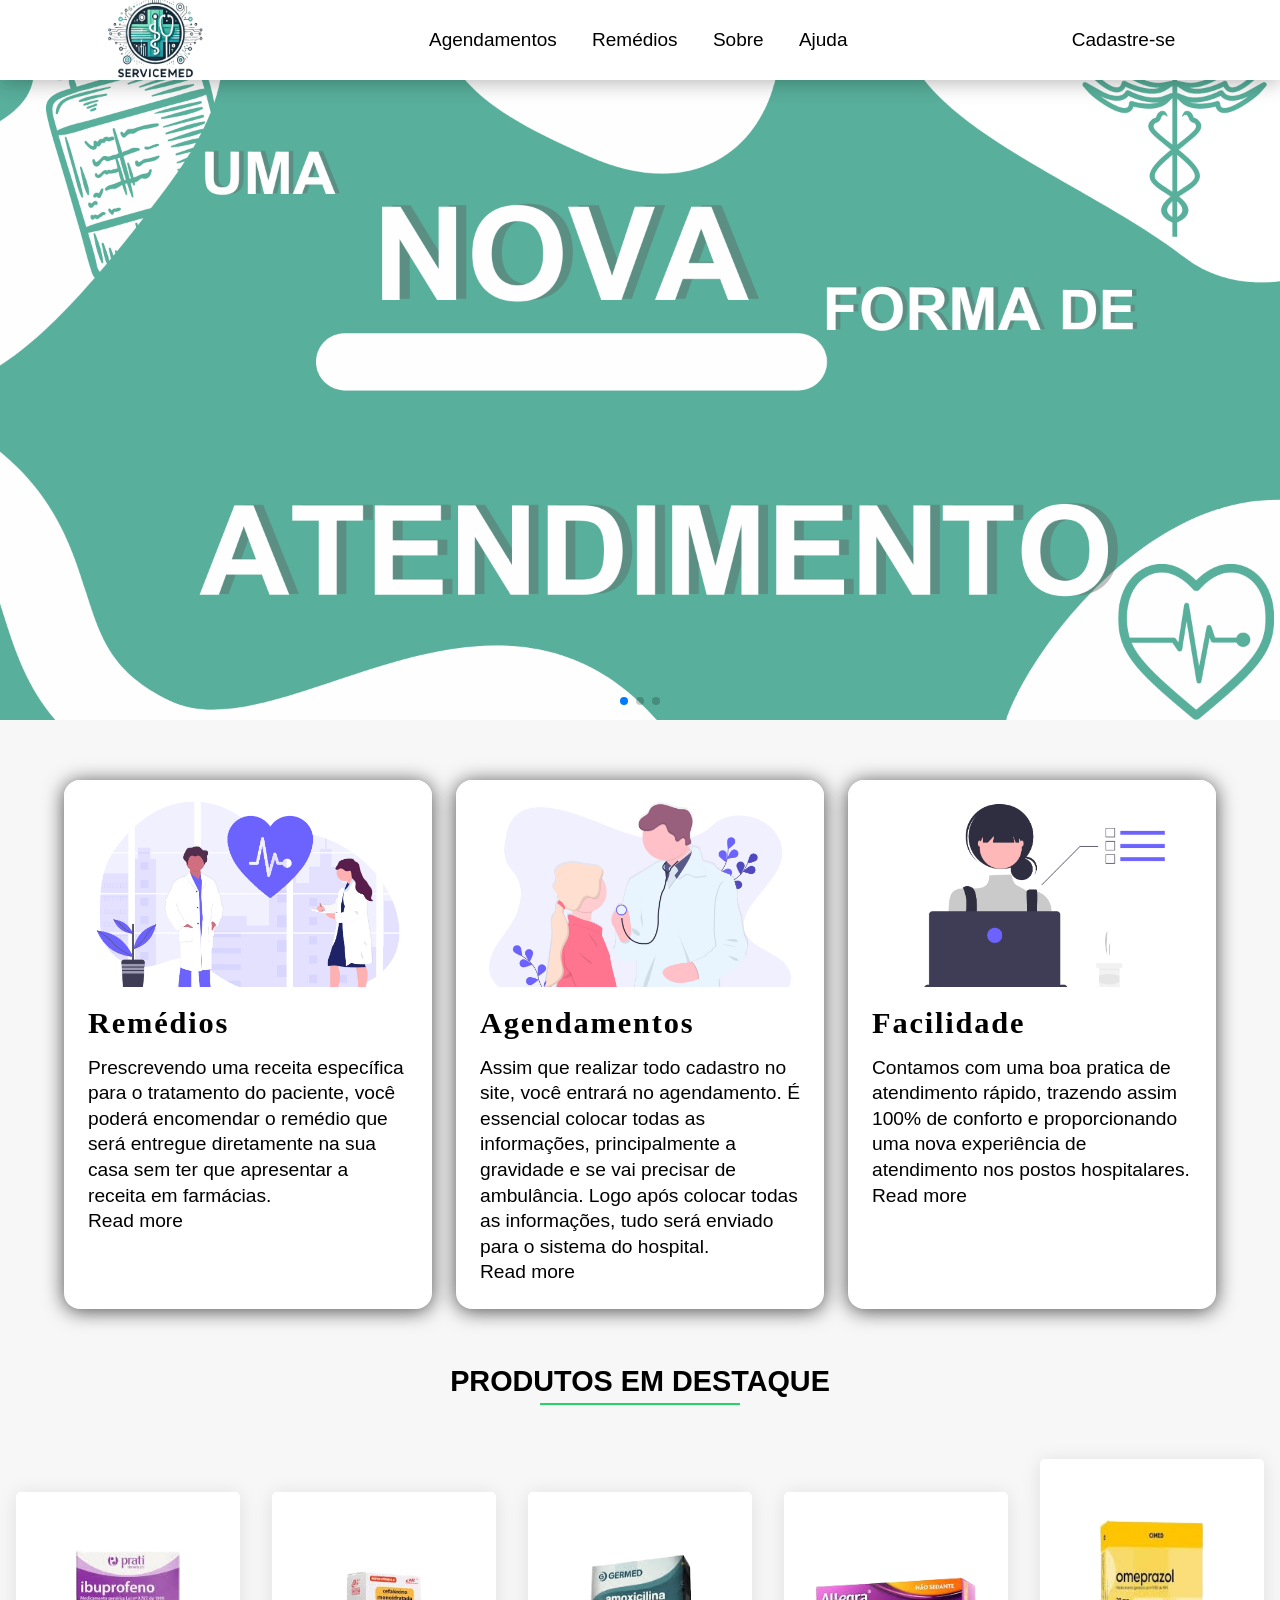
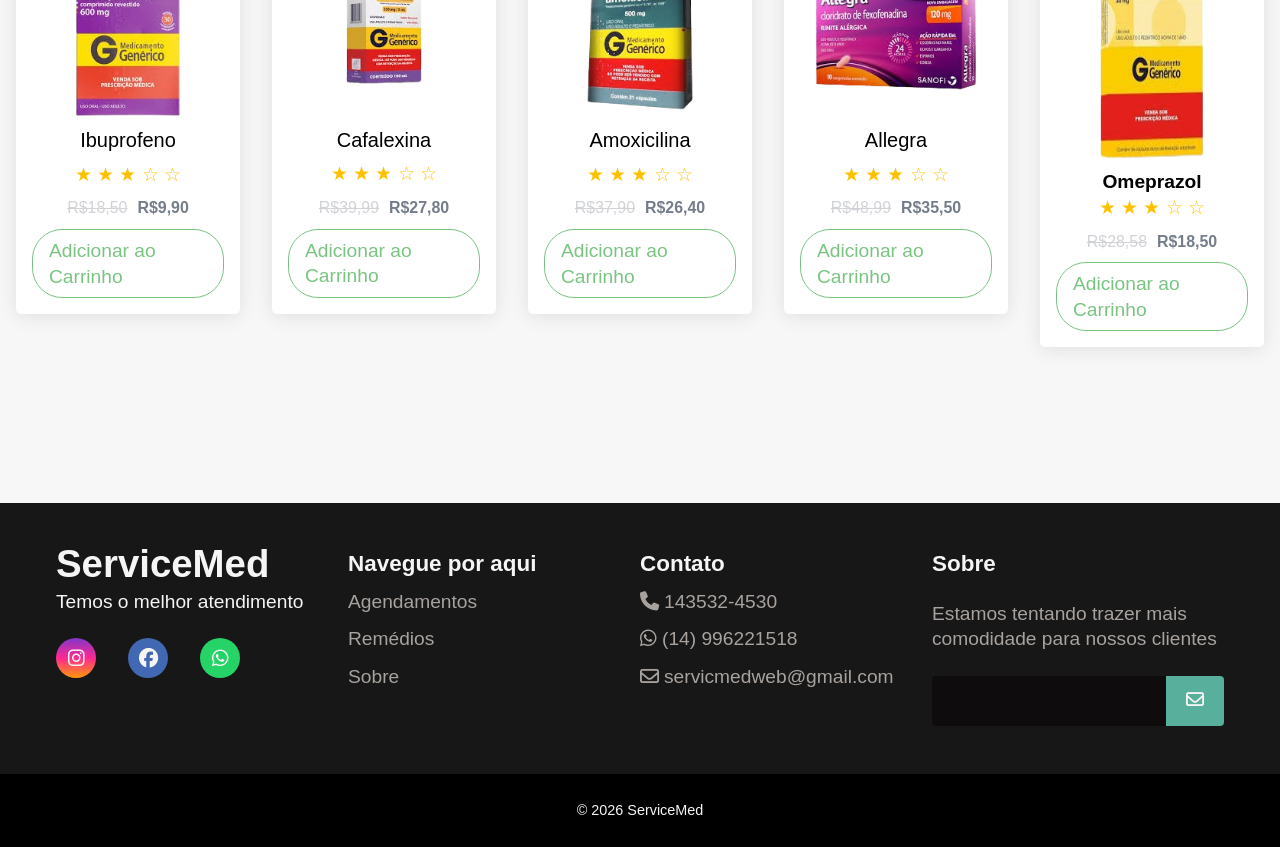
==== index.html @ d8bcc617 "atualização" ====
<!DOCTYPE html>
<html lang="en">
<head>
    <meta charset="UTF-8">
    <meta name="viewport" content="width=device-width, initial-scale=1.0">
    <link rel="stylesheet" href="https://cdnjs.cloudflare.com/ajax/libs/font-awesome/6.5.2/css/all.min.css" integrity="sha512-SnH5WK+bZxgPHs44uWIX+LLJAJ9/2PkPKZ5QiAj6Ta86w+fsb2TkcmfRyVX3pBnMFcV7oQPJkl9QevSCWr3W6A==" crossorigin="anonymous" referrerpolicy="no-referrer" />
    <link href="https://unpkg.com/aos@2.3.1/dist/aos.css" rel="stylesheet">
    <link rel="shortcut icon" href="img/logotitle-removebg-preview.ico" type="image/x-icon">
    <link rel="stylesheet" href="https://cdn.jsdelivr.net/npm/swiper@11/swiper-bundle.min.css" />
    <link rel="stylesheet" href="estilo.css">
    <title>ServicMed</title>
</head>
<body>
    <nav>
        <a href="main.html"><img src="img/novalogo.png" height="90px" width="100px" id="logo"></a>
        <ul class="links">
            <li><a href="agendamentos.html">Agendamentos</a></li>
            <li><a href="remedios.html">Remédios</a></li>
            <li><a href="#">Sobre</a></li>
            <li><a href="#ajuda">Ajuda</a></li>
        </ul>
        <a href="cadastro.php" id="bt-cadastro">Cadastre-se</a>


        <div class="mobile-menu-icon">
          <button onclick="menushow()"><img src="img/menu_icon_244496-removebg-preview.png" height="30px" width="30px" class="icon"></button>
        </div>

    </nav>
     <div class="mobile-menu">
      <ul class="links">
        <li><a href="agendamentos.html">Agendamentos</a></li>
        <li><a href="remedios.html">Remédios</a></li>
        <li><a href="#">Sobre</a></li>
        <li><a href="#">Ajuda</a></li>
    </ul>
       <a href="cadastro.php" id="bt-cadastro">Cadastre-se</a>
     </div>

     <!--carrousel-->
          <div class="swiper mySwiper">
            <div class="swiper-wrapper">
              <div class="swiper-slide"><img src="img/img1.png" alt=""></div>
              <div class="swiper-slide"><img src="img/img2.png" alt=""></div>
              <div class="swiper-slide"><img src="img/img3.png" alt=""></div>
            </div>
            <div class="swiper-pagination"></div>
          </div>
        
          <!--Script carrousel-->
          <script src="https://cdn.jsdelivr.net/npm/swiper@11/swiper-bundle.min.js"></script>

          <script>
            var swiper = new Swiper(".mySwiper", {
              pagination: {
                el: ".swiper-pagination",
              },
              delay:3000,
              autoplay: true,
              loop: true,
            });
          </script>
        <!--carrousel-->

        <!--Cards-->
<div data-aos="fade-up">
<section class="articles">
  <article>
    <div class="article-wrapper">
      <figure>
        <img src="img/imgcadastro.png" alt="" />
      </figure>
      <div class="article-body">
        <h2>Remédios</h2>
        <p>
          Prescrevendo uma receita específica para o tratamento do paciente, você poderá encomendar o remédio que será entregue diretamente na sua casa sem ter que apresentar a receita em farmácias.        </p>
        <a href="#" class="read-more">
          Read more <span class="sr-only">about this is some title</span>
          <svg xmlns="http://www.w3.org/2000/svg" class="icon" viewBox="0 0 20 20" fill="currentColor">
            <path fill-rule="evenodd" d="M12.293 5.293a1 1 0 011.414 0l4 4a1 1 0 010 1.414l-4 4a1 1 0 01-1.414-1.414L14.586 11H3a1 1 0 110-2h11.586l-2.293-2.293a1 1 0 010-1.414z" clip-rule="evenodd" />
          </svg>
        </a>
      </div>
    </div>
  </article>
  <article>

    <div class="article-wrapper">
      <figure>
        <img src="img/imgagendamento.png" alt="" />
      </figure>
      <div class="article-body">
        <h2>Agendamentos</h2>
        <p>
          Assim que realizar todo cadastro no site, você entrará no agendamento. É essencial colocar todas as informações, principalmente a gravidade e se vai precisar de ambulância. Logo após colocar todas as informações, tudo será enviado para o sistema do hospital.
        </p>
        <a href="#" class="read-more">
          Read more <span class="sr-only">about this is some title</span>
          <svg xmlns="http://www.w3.org/2000/svg" class="icon" viewBox="0 0 20 20" fill="currentColor">
            <path fill-rule="evenodd" d="M12.293 5.293a1 1 0 011.414 0l4 4a1 1 0 010 1.414l-4 4a1 1 0 01-1.414-1.414L14.586 11H3a1 1 0 110-2h11.586l-2.293-2.293a1 1 0 010-1.414z" clip-rule="evenodd" />
          </svg>
        </a>
      </div>
    </div>
  </article>
  <article>

    <div class="article-wrapper">
      <figure>
        <img src="img/undraw_Dev_focus_re_6iwt.png" alt="" />
      </figure>
      <div class="article-body">
        <h2>Facilidade</h2>
        <p>
          Contamos com uma boa pratica de atendimento rápido, trazendo assim 100% de conforto e proporcionando uma nova experiência de atendimento nos postos hospitalares.   
        </p>
        <a href="#" class="read-more">
          Read more <span class="sr-only">about this is some title</span>
          <svg xmlns="http://www.w3.org/2000/svg" class="icon" viewBox="0 0 20 20" fill="currentColor">
            <path fill-rule="evenodd" d="M12.293 5.293a1 1 0 011.414 0l4 4a1 1 0 010 1.414l-4 4a1 1 0 01-1.414-1.414L14.586 11H3a1 1 0 110-2h11.586l-2.293-2.293a1 1 0 010-1.414z" clip-rule="evenodd" />
          </svg>
        </a>
      </div>
    </div>
  </article>
</section>
</div>
<!--Cards-->
<!--Vlibras-->
      <div vw class="enabled">
        <div vw-access-button class="active"></div>
        <div vw-plugin-wrapper>
            <div class="vw-plugin-top-wrapper"></div>
        </div>
      </div>
      <script src="https://vlibras.gov.br/app/vlibras-plugin.js"></script>
      <script>
        new window.VLibras.Widget('https://vlibras.gov.br/app');
      </script>

      <script>
        document.addEventListener('DOMContentLoaded', function () {
            const darkModeToggle = document.getElementById('darkModeToggle');
            darkModeToggle.addEventListener('click', function () {
                document.body.classList.toggle('dark-mode');
            });
        });
      </script>
<!--Vlibras-->
 <section style="margin-top: 60px;">

  <!-- CardsRemédios -->

            <h1 id="tt"><b>PRODUTOS </b><b> EM DESTAQUE</b></h1>
            <div class="slider">
            <div class="card">
                <div class="like"></div>
                    <img class="product" src="img/ibuprofeno.png" alt="">
                    <h4 class="title-product">Ibuprofeno</h4>
                      <div class="rating">
                      &#9733
                      &#9733
                      &#9733
                      &#9734
                      &#9734
                     </div>
                    <div class="price">
                      <h5>R$18,50</h5>
                      <h5>R$9,90</h5>
                    </div>
                    <a href="#">Adicionar ao Carrinho</a>
            </div>


            <div class="card">
              <div class="like"></div>
                  <img class="product" src="img/cafalexina.png" alt="">
                  <h4 class="title-product">Cafalexina</h4>
                  <div class="rating">
                    &#9733
                    &#9733
                    &#9733
                    &#9734
                    &#9734
                   </div>
                  <div class="price">
                    <h5>R$39,99</h5>
                    <h5>R$27,80</h5>
                  </div>
                  <a href="#">Adicionar ao Carrinho</a>
          </div>

          <div class="card">
            <div class="like"></div>
                <img class="product" src="img/amoxicilina.png" alt="">
                <h4 class="title-product">Amoxicilina</h4>
                <div class="rating">
                  &#9733
                  &#9733
                  &#9733
                  &#9734
                  &#9734
                 </div>
                <div class="price">
                  <h5>R$37,90</h5>
                  <h5>R$26,40</h5>
                </div>
                <a href="#">Adicionar ao Carrinho</a>
        </div>

        <div class="card">
          <div class="like"></div>
              <img class="product" src="img/allegra.png" alt="">
              <h4 class="title-product">Allegra</h4>
              <div class="rating">
                &#9733
                &#9733
                &#9733
                &#9734
                &#9734
               </div>
              <div class="price">
                <h5>R$48,99</h5>
                <h5>R$35,50</h5>
              </div>
              <a href="#">Adicionar ao Carrinho</a>
      </div>

      <div class="card">
        <div class="like"></div>
            <img class="product" src="img/omeprazol.png" alt="" height="255">
            <h4>Omeprazol</h4>
            <div class="rating">
              &#9733
              &#9733
              &#9733
              &#9734
              &#9734
             </div>
            <div class="price">
              <h5>R$28,58</h5>
              <h5>R$18,50</h5>
            </div>
            <a href="#">Adicionar ao Carrinho</a>
    </div>
          </div>
          <!-- CardsRemédios -->
 </section>

  <!--Rodapé-->
  <main style="margin-top: 200px;">
    <footer id="ajuda">
       <div id="footer_content">
         <div id="footer_contacts">
            <h1>ServiceMed</h1>
            <p>Temos o melhor atendimento</p>

            <div id="footer_social_media">
                <a href="#" class="footer-link" id="instagram">
                  <i class="fa-brands fa-instagram"></i>
                </a>

                <a href="#" class="footer-link" id="facebook">
                  <i class="fa-brands fa-facebook"></i>
                </a>

                <a href="#" class="footer-link" id="whatsapp">
                  <i class="fa-brands fa-whatsapp"></i>
                </a>
            </div>
         </div>
          
         <ul class="footer-list">
             <li>
              <h3>Navegue por aqui</h3>
             </li>
             <li>
               <a href="#" class="footer-link">Agendamentos</a>
             </li>
             <li>
              <a href="#" class="footer-link">Remédios</a>
            </li>
            <li>
              <a href="#" class="footer-link">Sobre</a>
            </li>
         </ul>

         <ul class="footer-list">
           <li>
            <h3>Contato</h3>
           </li>
          <li>
            <a href="#" class="footer-link"><i class="fa-solid fa-phone" id="fontw"></i></i>143532-4530</a>
          </li>
          <li>
            <a href="#" class="footer-link"><i class="fa-brands fa-whatsapp" id="fontw"></i>(14) 996221518</a>
          </li>
          <li>
            <a href="#" class="footer-link"><i class="fa-regular fa-envelope" id="fontw"></i>servicmedweb@gmail.com</a>
          </li>

         </ul>
         <div id="footer_subscribe">
              <h3>Sobre</h3>

              <p>
                 Estamos tentando trazer mais comodidade para nossos clientes
              </p>

              <div id="input_group">
                  <input type="email" id="email">
                  <button>
                    <i class="fa-regular fa-envelope"></i>
                  </button>
              </div>
         </div>
       </div>

       <div id="footer_copyright">
        &#169
        2026 ServiceMed
       </div>
    </footer>
    </main>
    
    <script src="https://unpkg.com/aos@2.3.1/dist/aos.js"></script>
    <script>
      AOS.init();
    </script>
    <script src="js/script.js"></script>
</body>
</html>
---- estilo.css ----
*{
    box-sizing: border-box;
    margin: 0;
    padding: 0;
    font-family: Arial, Helvetica, sans-serif;
}
body{
  background-color: #f7f7f8;
}

nav{
    display: flex;
    justify-content: space-around;
    position: fixed;
    width: 100%;
    top: 0;
    align-items: center;
    box-shadow: 0px 2px 20px rgba(0, 0, 0, 0.3);
    height: 80px;
    font-size: 19px;
    z-index: 100;
    background-color: white;
}
#logo{
  position: relative;
  bottom: 1px;
}
nav a:hover{
  color: #7ac482;
}
.mobile-menu-icon{
  display: none;
}
.mobile-menu{
  display: none;
}
@media screen and (max-width: 730px)  {
  nav{
    padding: 1.5rem 4rem;
  }
  .links{
    display: none;
  }
  #bt-cadastro{
    display: none;
  }
  .mobile-menu-icon{
    display: block;
  }
  .mobile-menu-icon button{
    background: none;
    border: none;
    cursor: pointer;
  }
  .mobile-menu ul{
    display: flex;
    flex-direction: column;
    text-align: center;
    padding-bottom: 1rem;
  }
  .mobile-menu .links{
    display: block;
    padding-top: 4rem;
  }
  .mobile-menu #bt-cadastro{
    display: block;
    padding: 1rem 2rem;
  }
  .mobile-menu #bt-cadastro button{
    width: 100%;
  }
  .open{
    display: block;
  }
  .mobile-menu a{
    margin: initial;
    text-decoration: none;
    z-index: 1;
    color: black;
  }
  .mobile-menu{
    background-color: rgb(255, 255, 255);
  }
  
}

nav ul li{
    list-style: none;
    display: inline-block;
    padding: 15px;
}
nav a{
    text-decoration: none;
    color: black;
}
/*Carrosel*/
.swiper {
  width: 100%;
  height: 100%;
}

.swiper-slide {
  text-align: center;
  font-size: 18px;
  background: #fff;
  display: flex;
  justify-content: center;
  align-items: center;
}

.swiper-slide img {
  display: block;
  width: 100%;
  height: 100%;
  object-fit: cover;
}
/*Card */
section{
  position: relative;
  top: 60px;
}
article {
    --img-scale: 1.001;
    --title-color: black;
    --link-icon-translate: -20px;
    --link-icon-opacity: 0;
    position: relative;
    border-radius: 16px;
    box-shadow: none;
    background: #fff;
    transform-origin: center;
    transition: all 0.4s ease-in-out;
    overflow: hidden;
    box-shadow: 0 2px 20px rgba(0, 0, 0, 0.7);
  }
  
  article a::after {
    position: absolute;
    inset-block: 0;
    inset-inline: 0;
    cursor: pointer;
    content: "";
  }
  
  article h2 {
    margin: 0 0 18px 0;
    font-family: "Bebas Neue", cursive;
    font-size: 1.9rem;
    letter-spacing: 0.06em;
    color: var(--title-color);
    transition: color 0.3s ease-out;
  }
  
  figure {
    margin: 0;
    padding: 0;
    aspect-ratio: 16 / 9;
    overflow: hidden;
  }
  
  article img {
    max-width: 100%;
    transform-origin: center;
    transform: scale(var(--img-scale));
    transition: transform 0.4s ease-in-out;
  }
  
  .article-body {
    padding: 24px;
  }
  
  article a {
    display: inline-flex;
    align-items: center;
    text-decoration: none;
    color: black;
  }
  
  article a:focus {
    outline: 1px dotted #28666e;
  }
  
  article a .icon {
    min-width: 24px;
    width: 24px;
    height: 24px;
    margin-left: 5px;
    transform: translateX(var(--link-icon-translate));
    opacity: var(--link-icon-opacity);
    transition: all 0.3s;
  }
  
  article:has(:hover, :focus) {
    --img-scale: 1.1;
    --title-color: #2c6222;
    --link-icon-translate: 0;
    --link-icon-opacity: 1;
    box-shadow: rgba(0, 0, 0, 0.16) 0px 10px 36px 0px, rgba(0, 0, 0, 0.06) 0px 0px 0px 1px;
  }
  
  
  *,
  *::before,
  *::after {
    box-sizing: border-box;
  }
  
  body {
    margin: 0;
    font-family: "Figtree", sans-serif;
    font-size: 1.2rem;
    line-height: 1.6rem;
    min-height: 100vh;
  }
  
  .articles {
    display: grid;
    max-width: 1200px;
    margin-inline: auto;
    padding-inline: 24px;
    grid-template-columns: repeat(auto-fill, minmax(320px, 1fr));
    gap: 24px;
  }
  
  @media screen and (max-width: 960px) {
    article {
      container: card/inline-size;
    }
    .article-body p {
      display: none;
    }
  }
  
  @container card (min-width: 380px) {
    .article-wrapper {
      display: grid;
      grid-template-columns: 100px 1fr;
      gap: 16px;
    }
    .article-body {
      padding-left: 0;
    }
    figure {
      width: 100%;
      height: 100%;
      overflow: hidden;
    }
    figure img {
      height: 100%;
      aspect-ratio: 1;
      object-fit: cover;
    }
  }
  
  .sr-only:not(:focus):not(:active) {
    clip: rect(0 0 0 0); 
    clip-path: inset(50%);
    height: 1px;
    overflow: hidden;
    position: absolute;
    white-space: nowrap; 
    width: 1px;
  }

/*Rodapé*/
:root{
  --color-neutral-0: #0e0c0c;
  --color-neutral-10: #171717;
  --color-neutral-30: #a8a29e;
  --color-neutral-40: #f5f5f5;

}
footer{
  width: 100%;
  color: var(--color-neutral-40);
}
.footer-link{
  text-decoration: none;
}
#footer_content{
  background-color: var(--color-neutral-10);
  display: grid;
  grid-template-columns: repeat(4, 1fr);
  padding: 3rem 3.5rem;
}
#footer_contacts img{
  height: 150px;
  width: 260px;
}
#footer_contacts h1{
  margin-bottom: 0.75rem;
}
#footer_social_media{
  display: flex;
  gap: 2rem;
  margin-top: 1.5rem;
}
#footer_social_media .footer-link{
  height: 2.5rem;
  width: 2.5rem;
  display: flex;
  align-items: center;
  justify-content: center;
  color: var(--color-neutral-40);
  border-radius: 50%;
  transition: all 0.4s;
}
#footer_social_media .footer-link i{
  font-size: 1.25;
}
#footer_social_media .footer-link:hover{
  opacity: 0.8;
}
#instagram{
  background: linear-gradient(#7f37c9, #ff2992, #ff9807);
}
#facebook{
  background: #4267b3;
}
#whatsapp{
  background: #25d366;
}
.footer-list{
  display: flex;
  flex-direction: column;
  gap: 0.75rem;
  list-style: none;
}
.footer-list .footer-link{
  color: var(--color-neutral-30);
}
.footer-list .footer-link:hover{
  color: #58af9b;
}
#footer_subscribe{
  display: flex;
  flex-direction: column;
  gap: 1.5rem;
}
#footer_subscribe p{
  color: var(--color-neutral-30);
}
#input_group{
  display: flex;
  align-items: center;
  background-color: var(--color-neutral-0);
  border-radius: 4px;
}
#input_group input{
  all: unset;
  padding: 0.75rem;
  width: 100%;
}
#input_group button{
  background-color: #58af9b;
  border: none;
  color: var(--color-neutral-40);
  padding: 0px 1.25rem;
  font-size: 1.125rem;
  height: 100%;
  border-radius: 0px 4px 4px 0px;
  cursor: pointer;
  transition: all 0.4s;
}
#input_group button:hover{
  opacity: 0.8;
}
#footer_copyright{
  display: flex;
  justify-content: center;
  background-color: black;
  font-size: 0.9rem;
  padding: 1.5rem;
}

@media screen and (max-width: 768){
  #footer_content{
    grid-template-columns: repeat(2, 1fr);
    gap: 2rem;
  }
}
@media screen and (max-width: 426){
  #footer_content{
    grid-template-columns: repeat(1, 1fr);
    padding: 3rem 2rem;
  }
}
#fontw{
  margin-right: 5px;
}
/*cadastro*/
.container {
  display: flex;
  justify-content: center;
  align-items: center;
  height: 100vh;
  background-color: #b2e9f7;
}
.content {
  background-color: #fff;
  border-radius: 15px;
  width: 960px;
  height: 50%;
  justify-content: space-between;
  align-items: center;
  position: relative;
}
.content::before {
  content: "";
  position: absolute;
  background-color: #58af9b;
  width: 40%;
  height: 100%;
  border-top-left-radius: 15px;
  border-bottom-left-radius: 15px;
  left: 0;
}
.title {
  font-size: 28px;
  font-weight: bold;
  text-transform: capitalize;
}
.title-primary {
  color: #fff;
}
.title-second {
  color: #58af9b;
}
.description {
  font-size: 14px;
  font-weight: 300;
  line-height: 30px;
}
.description-primary {
  color: #fff;
}
.description-second {
  color: #7f8c8d;
}
.btn {
  border-radius: 15px;
  text-transform: uppercase;
  color: #fff;
  font-size: 10px;
  padding: 10px 50px;
  cursor: pointer;
  font-weight: bold;
  width: 175px;
  align-self: center;
  border: none;
  margin-top: 1rem;
}
.btn-primary {
  background-color: transparent;
  border: 1px solid #fff;
  transition: background-color .5s;
}
.btn-primary:hover {
  background-color: #fff;
  color: #58af9b;
}
.btn-second {
  background-color: #58af9b;
  border: 1px solid #58af9b;
  transition: background-color .5s;
}
.btn-second:hover {
  background-color: #fff;
  border: 1px solid #58af9b;
  color: #58af9b;
}
.first-content {
  display: flex;
}
.first-content .second-column {
  z-index: 11;
}
.first-column {
  text-align: center;
  width: 40%;
  z-index: 10;
}
.second-column {
  width: 60%;
  display: flex;
  flex-direction: column;
  align-items: center;
}
.social-media {
  margin: 1rem 0;
}
.link-social-media:not(:first-child){
  margin-left: 10px;
}
.link-social-media .item-social-media {
  transition: background-color .5s;
}
.link-social-media:hover .item-social-media{
  background-color: #58af9b;
  color: #fff;
  border-color: #58af9b;
}
.list-social-media {
  display: flex;
  list-style-type: none;
}
.item-social-media {
  border: 1px solid #bdc3c7;
  border-radius: 50%;
  width: 35px;
  height: 35px;
  line-height: 35px;
  text-align: center;
  color: #95a5a6;
}
.form {
  display: flex;
  flex-direction: column;
  width: 55%;
}
#i_show_senha{
  height: 10px;
  width: 27px;
}
.form input {
  height: 45px;
  width: 100%;
  border: none;
  background-color: #ecf0f1;
}
input:-webkit-autofill 
{    
  -webkit-box-shadow: 0 0 0px 1000px #ecf0f1 inset !important;
  -webkit-text-fill-color: #000 !important;
}
.label-input {
  background-color: #ecf0f1;
  display: flex;
  align-items: center;
  margin: 8px;
}
.icon-modify {
  color: #7f8c8d;
  padding: 0 5px;
}

/* second content*/

.second-content {
  position: absolute;
  display: flex;
}
.second-content .first-column {
  order: 2;
  z-index: -1;
}
.second-content .second-column {
  order: 1;
  z-index: -1;
}
.password {
  color: #34495e;
  font-size: 14px;
  margin: 15px 0;
  text-align: center;
}
.password::first-letter {
  text-transform: capitalize;
}

.sign-in-js .first-content .first-column {
  z-index: -1;
}

.sign-in-js .second-content .second-column {
  z-index: 11;
}
.sign-in-js .second-content .first-column {
  z-index: 13;
}

.sign-in-js .content::before {
  left: 60%;
  border-top-left-radius: 0;
  border-bottom-left-radius: 0;
  border-top-right-radius: 15px;
  border-bottom-right-radius: 15px;
  animation: slidein 1.3s; 

  z-index: 12;
}

.sign-up-js .content::before {
  animation: slideout 1.3s; 

  z-index: 12;
}

.sign-up-js .second-content .first-column,
.sign-up-js .second-content .second-column {
  z-index: -1;
}

.sign-up-js .first-content .second-column {
  z-index: 11;
}

.sign-up-js .first-content .first-column {
  z-index: 13;    
}


/* DESLOCAMENTO CONTEÚDO ATRÁS DO CONTENT:BEFORE*/
.sign-in-js .first-content .second-column {

  z-index: -1;
  position: relative;
  animation: deslocamentoEsq 1.3s; /*MODIFIQUEI DE 3s PARA 1.3s*/
}

.sign-up-js .second-content .second-column {
  position: relative;
  z-index: -1;
  animation: deslocamentoDir 1.3s; /*MODIFIQUEI DE 3s PARA 1.3s*/
}

/*ANIMAÇÃOO CSS PARA O CONTEÚDO*/

@keyframes deslocamentoEsq {

  from {
      left: 0;
      opacity: 1;
      z-index: 12;
  }

  25% {
      left: -80px;
      opacity: .5;
      
  }

  50% {
      left: -100px;
      opacity: .2;
      
  }

  to {
      left: -110px;
      opacity: 0;
      z-index: -1;
  }
}


@keyframes deslocamentoDir {

  from {
      left: 0;
      z-index: 12;
  }

  25% {
      left: 80px;
      
  }

  50% {
      left: 100px;
      
  }

  to {
      left: 110px;
      z-index: -1;
  }
}

/*Animação*/

@keyframes slidein {

  from {
      left: 0;
      width: 40%;
  }

  25% {
      left: 5%;
      width: 50%;
  }

  50% {
      left: 25%;
      width: 60%;
  }

  75% {
      left: 45%;
      width: 50%;
  }

  to {
      left: 60%;
      width: 40%;
  }
}

@keyframes slideout {

  from {
      left: 60%;
      width: 40%;
  }

  25% {
      left: 45%;
      width: 50%;
  }

  50% {
      left: 25%;
      width: 60%;
  }

  75% {
      left: 5%;
      width: 50%;
  }

  to {
      left: 0;
      width: 40%;
  }
}

/*VERSÃO MOBILE*/
@media screen and (max-width: 1040px) {
  .content {
      width: 100%;
      height: 100%;
  }

  .content::before {
      width: 100%;
      height: 40%;
      top: 0;
      border-radius: 0;
  }
  .first-content, .second-content {
      flex-direction: column;
      justify-content: space-around;
  }

  .first-column, .second-column {
      width: 100%;
  }
  
  .sign-in-js .content::before {
      top: 60%;
      left: 0;
      border-radius: 0;

  }

  .form {
      width: 90%;
  }
  
  /* ANIMAÇÃO MOBILE CSS*/

  @keyframes deslocamentoEsq {

      from {
          top: 0;
          opacity: 1;
          z-index: 12;
      }
  
      25% {
          top: -80px;
          opacity: .5;
          
      }
  
      50% {
          top: -100px;
          opacity: .2;
          
      }
  
      to {
          top: -110px;
          opacity: 0;
          z-index: -1;
      }
  }
  
  
  @keyframes deslocamentoDir {
  
      from {
          top: 0;
          z-index: 12;
      }
  
      25% {
          top: 80px;
          
      }
  
      50% {
          top: 100px;
          
      }
  
      to {
          top: 110px;
          z-index: -1;
      }
  }
  
  
  
  @keyframes slidein {
  
      from {
          top: 0;
          height: 40%;
      }
  
      25% {
          top: 5%;
          height: 50%;
      }
  
      50% {
          top: 25%;
          height: 60%;
      }
  
      75% {
          top: 45%;
          height: 50%;
      }
  
      to {
          top: 60%;
          height: 40%;
      }
  }
  
  @keyframes slideout {
  
      from {
          top: 60%;
          height: 40%;
      }
  
      25% {
          top: 45%;
          height: 50%;
      }
  
      50% {
          top: 25%;
          height: 60%;
      }
  
      75% {
          top: 5%;
          height: 50%;
      }
  
      to {
          top: 0;
          height: 40%;
      }
  }
 
}

@media screen and (max-width: 740px) {
  .form {
      width: 50%;
  }
}

@media screen and (max-width: 425px) {
  .form {
      width: 100%;
  }
}
#teste{
  color: pink;
}
/*Modal */

#modal{
  margin: auto;
  border: none;
  border-radius: 7%;
  padding: 30px;
}
#senha-rede{
  text-align: center;
}
dialog::backdrop{
  background-color: rgba(0, 0, 0, 0.6);
}
#modal-senha{
  position: relative;
  left: 63px;
}
#input-box{
  height: 30px;
  width: 100%;
  border-radius: 5px;
}
#boa{
  color: red;
}
#rodas{
  position: fixed;
  bottom: 0;
}
#close-modal{
  cursor: pointer;
}
#tt{
  color: black;
  font-weight: 300;
  position: relative;
  text-align: center;
  margin-bottom: 3rem;
}
#tt::after{
  content: "";
  position: absolute;
  width: 200px;
  height: 2px;
  background-color: #25d366;
  bottom: -10px;
  left: 0;
  right: 0;
  margin: auto;
}
/*card*/
.slider{
  display: flex;
  justify-content: center;
  align-items: center;
}
.slider .card{
  background-color: white;
  border-radius: 5px;
  margin: 1rem;
  padding: 1rem;
  box-shadow: 0 2px 20px rgba(0, 0, 0, 0.1);
  width: 100%;
  max-width: 300px;
  display: flex;
  flex-direction: column;
  align-items: center;
}
.slider .card .like{
  background-image: url(https://github.com/Cassianosch/programador.cs-reels/blob/75c124c5a1b82f9168513e17dfae83f4fc4d0857/slider-produtos-simples/assets/images/ic-heart.png?raw=true);
  height: 35px;
  width: 35px;
  background-size: 35px;
  display: flex;
  place-self: flex-end;
  transition: 0.3 all ease;
  cursor: pointer;
  margin-bottom: 0.3rem;
}
.slider .card .like:hover{
  background-image: url(https://github.com/Cassianosch/programador.cs-reels/blob/75c124c5a1b82f9168513e17dfae83f4fc4d0857/slider-produtos-simples/assets/images/ic-heart-red.png?raw=true);
}

.slider .card .product{
  width: 90%;
}
.slider .card .title-product{
  font-weight: 300;
  font-size: 20px;
  margin: 0.5rem 0;
}
.slider .card .rating{
  color: #ffc002;
}
.slider .card .price{
  display: flex;
  gap: 10px;
  margin: 0.5rem 0;
}
.slider .card .price h5:first-child{
  font-weight: 400;
  text-decoration: line-through;
  color: #d0d2d6;
}
.slider .card .price h5:last-child{
  font-weight: 600;
  color: #747d89;
}
.slider .card a{
  color: #7ac482;
  text-decoration: none;
  border: 1px solid;
  border-radius: 30px;
  padding: 0.5rem 1rem;
  transition: 0.3s all ease;
}
.slider .card a:hover{
  background-color: #7ac482;
  color: white;
}
/*Agendamentos*/
.containerr {
  width: 100%;
  max-width: 1200px;
  display: flex;
  justify-content: space-between;
  align-items: center; 
  background-color: #fff;
  border-radius: 10px;
  box-shadow: 0px 4px 10px rgba(0, 0, 0, 0.1);
  overflow: hidden;
  margin: auto;
  margin-top: 0; 
  position: absolute;
  top: 50%; 
  left: 50%;
  transform: translate(-50%, -50%); 
}

.form-img {
  width: 40%;
  height: 593px;
  display: flex;
  justify-content: center;
  align-items: center;
  background-color: #d8f7ef;
  padding: 1rem;
}

.form-img img {
  width: 90%;
  max-width: 350px;
}

.form-agendar {
  width: 60%;
  display: flex;
  flex-direction: column;
  justify-content: center;
  align-items: center;
  padding: 2rem 3rem;
}

.form-header {
  margin-bottom: 2rem;
  text-align: center;
}

.form-header h1::after {
  content: '';
  display: block;
  width: 26rem;
  height: .3rem;
  background-color: #58af9b;
  margin: 0 auto;
  border-radius: 10px;
}

.input-group {
  display: flex;
  flex-wrap: wrap;
  justify-content: space-between;
  width: 100%;
}

.input-boxbox {
  display: flex;
  flex-direction: column;
  margin-bottom: 1.5rem;
  width: 48%;
}

.input-boxbox input, 
.input-boxbox select, 
.input-boxbox textarea {
  margin: 0.6rem 0;
  padding: 0.8rem 1.2rem;
  border: none;
  border-radius: 10px;
  box-shadow: 1px 1px 6px #0000001c;
  font-size: 0.9rem;
  width: 100%;
}

.input-boxbox input:hover, 
.input-boxbox select:hover, 
.input-boxbox textarea:hover {
  background-color: #eeeeee75;
}

.input-boxbox input:focus-visible, 
.input-boxbox select:focus-visible, 
.input-boxbox textarea:focus-visible {
  outline: 1px solid #6c63ff;
}

.input-boxbox label {
  font-size: 0.8rem;
  font-weight: 600;
  color: #000000c0;
}

.continue-button button {
  width: 100%;
  margin-top: 2rem;
  border: none;
  background-color: #58af9b;
  padding: 0.6rem;
  border-radius: 5px;
  cursor: pointer;
  color: #fff;
  font-weight: 500;
  font-size: 1rem;
  text-align: center;
}

.continue-button button:hover {
  background-color: #ffff;
  border: 1px solid #58af9b;
  color: #58af9b;
  transition: background-color .5s;
}

@media screen and (max-width: 1064px) {
  .containerr {
      flex-direction: column;
  }

  .form-img {
      width: 100%;
      padding: 0;
  }

  .form-agendar {
      width: 100%;
      padding: 2rem;
  }

  .input-boxbox {
      width: 100%;
  }

  .continue-button button {
      padding: 0.8rem;
  }
}

 /* Estilo do modal de confirmação */
 .confirmation-modal {
  display: none;
  position: fixed;
  top: 50%;
  left: 50%;
  transform: translate(-50%, -50%);
  background-color: white;
  border-radius: 10px;
  box-shadow: 0px 4px 10px rgba(0, 0, 0, 0.3);
  text-align: center;
  padding: 2rem;
  z-index: 1000;
}

.confirmation-modal h2 {
  color: #58af9b;
  margin-bottom: 1rem;
}

.confirmation-modal .check-icon {
  font-size: 3rem;
  color: #58af9b;
  margin-bottom: 1rem;
}

.overlay {
  display: none;
  position: fixed;
  top: 0;
  left: 0;
  width: 100%;
  height: 100%;
  background-color: rgba(0, 0, 0, 0.5);
  z-index: 999;
}
.error {
  background-color: #f8d7da;
  color: #721c24;
  border: 1px solid #f5c6cb;
  border-radius: 5px;
  padding: 10px;
  margin-bottom: 15px;
  text-align: center;
  font-size: 14px;
}
.success {
  background-color: #d4edda;
  color: #155724;
  border: 1px solid #c3e6cb;
  border-radius: 5px;
  padding: 10px;
  margin-bottom: 15px;
  text-align: center;
  font-size: 14px;
}
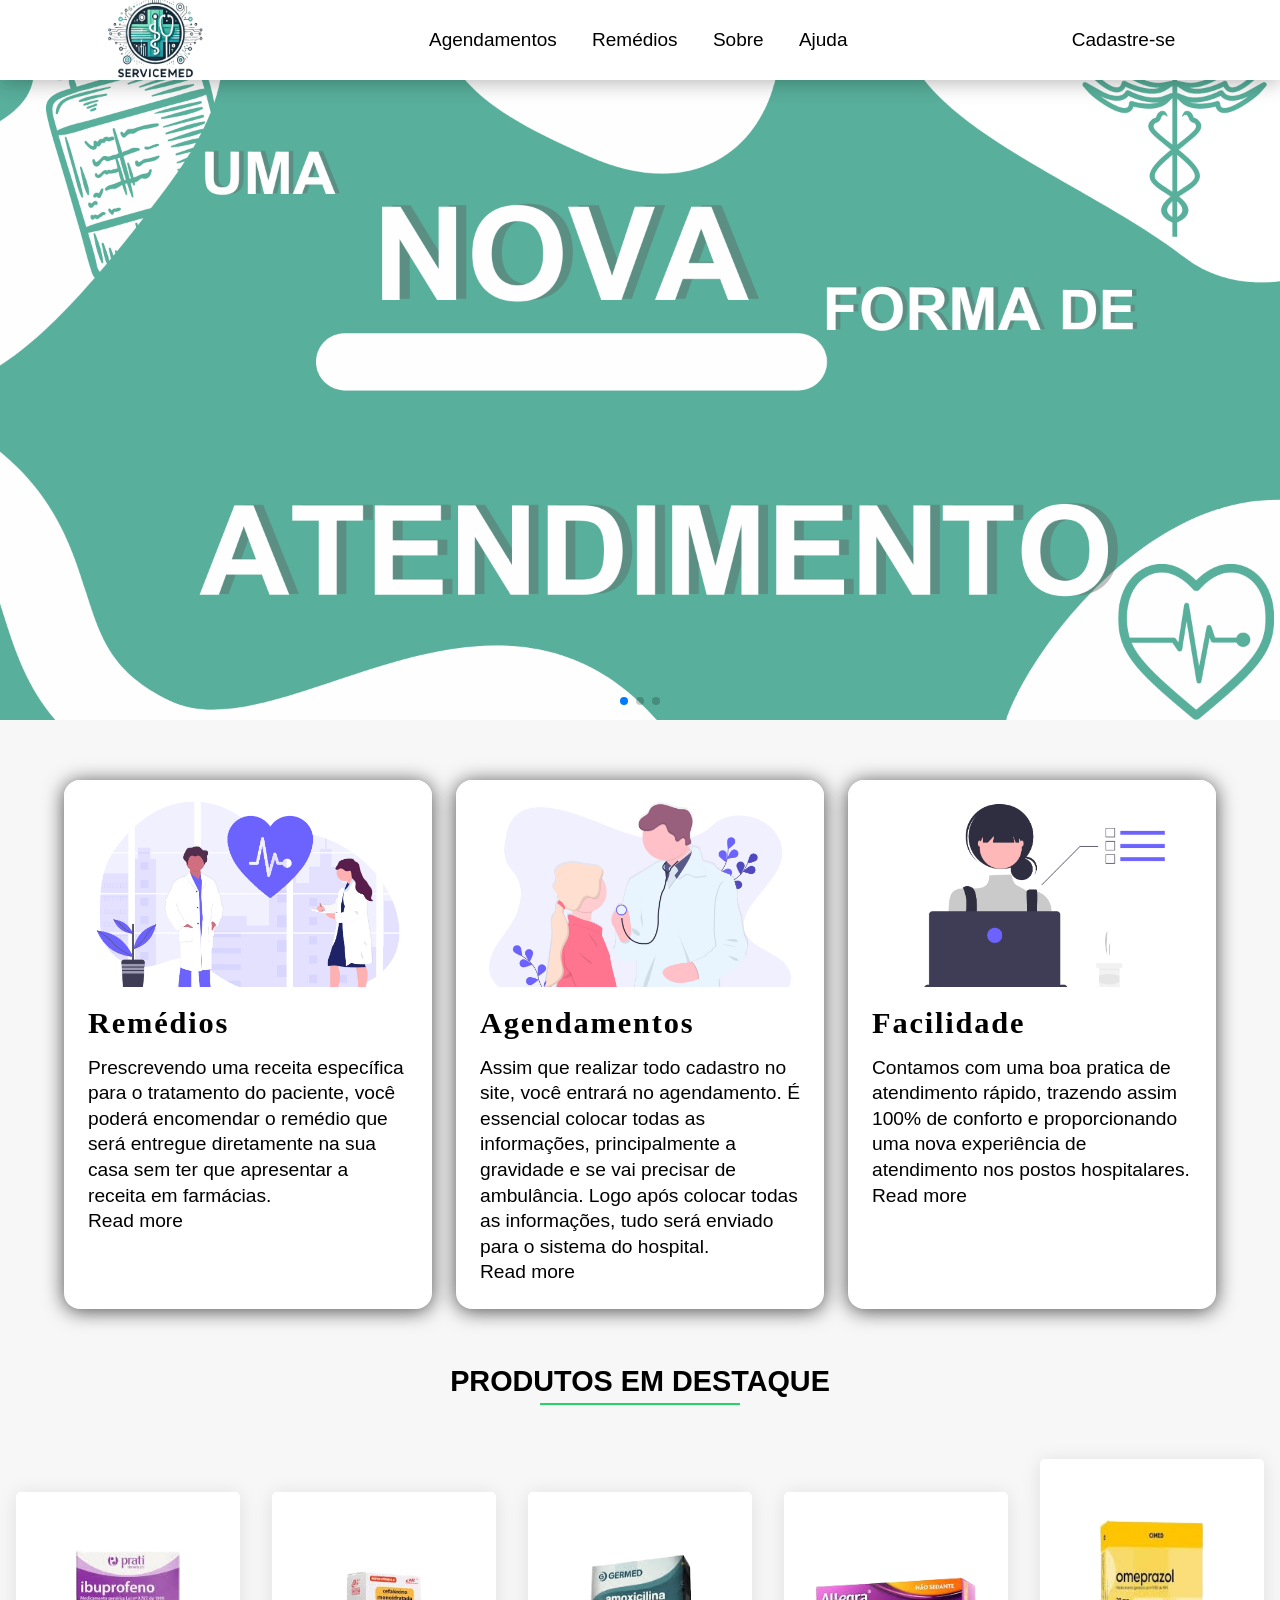
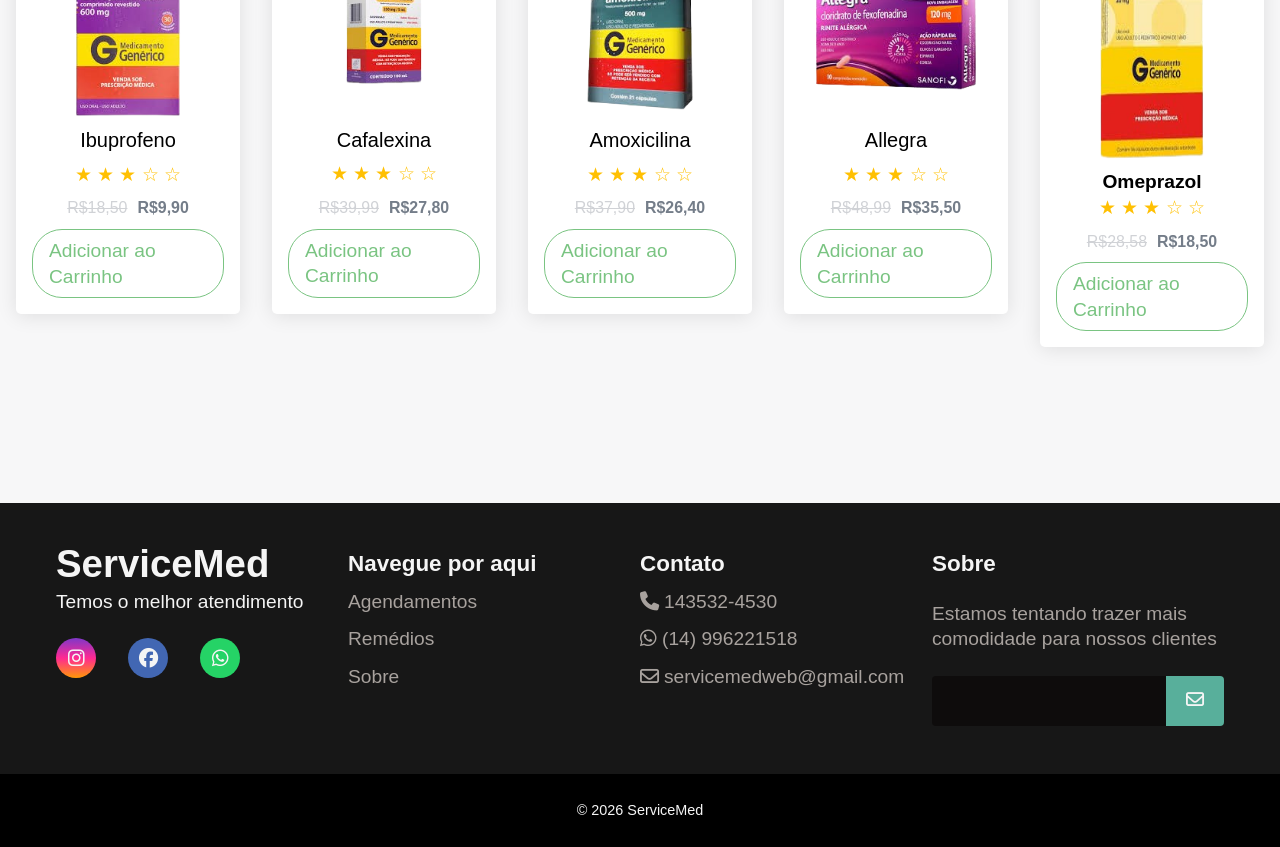
==== commit 0cc7eaeb: "Correção do rodapé da página inicial" ====
--- a/index.html
+++ b/index.html
@@ -296,7 +296,7 @@
             <a href="#" class="footer-link"><i class="fa-brands fa-whatsapp" id="fontw"></i>(14) 996221518</a>
           </li>
           <li>
-            <a href="#" class="footer-link"><i class="fa-regular fa-envelope" id="fontw"></i>servicmedweb@gmail.com</a>
+            <a href="#" class="footer-link"><i class="fa-regular fa-envelope" id="fontw"></i>servicemedweb@gmail.com</a>
           </li>
 
          </ul>
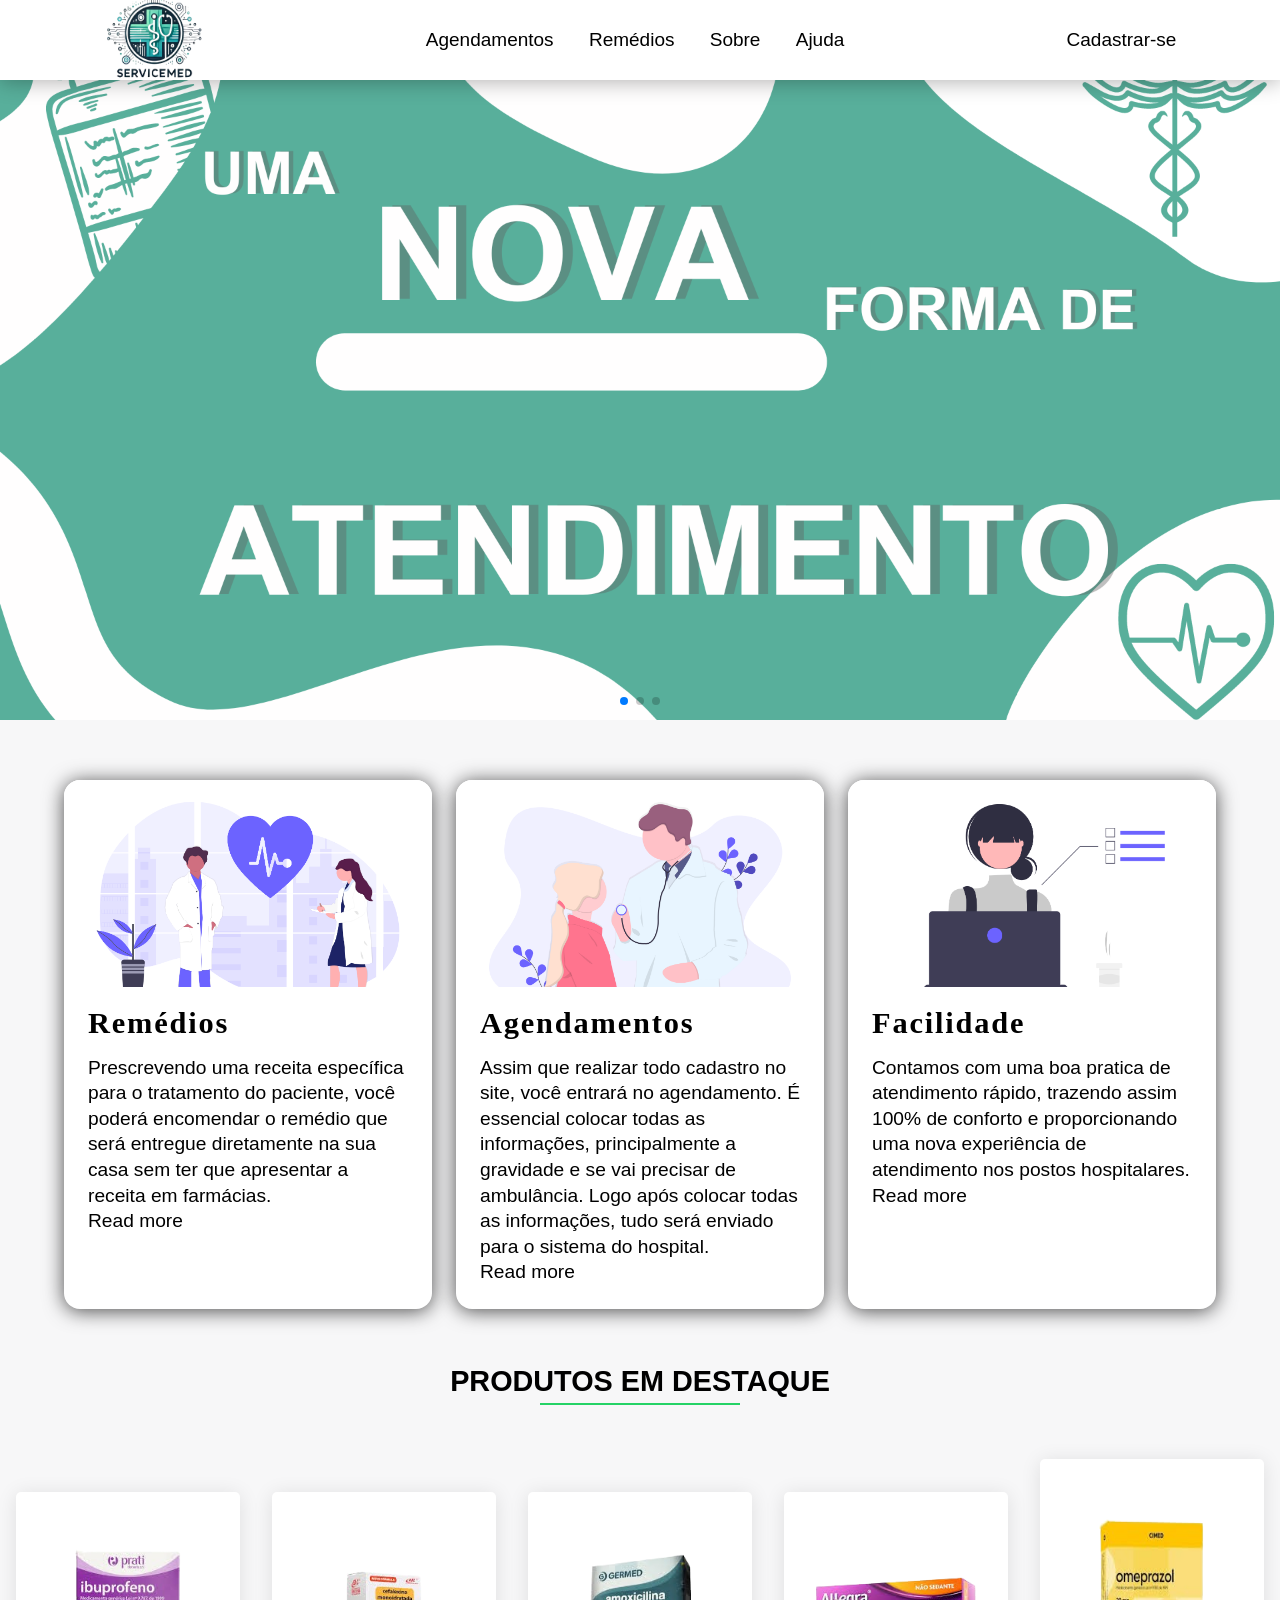
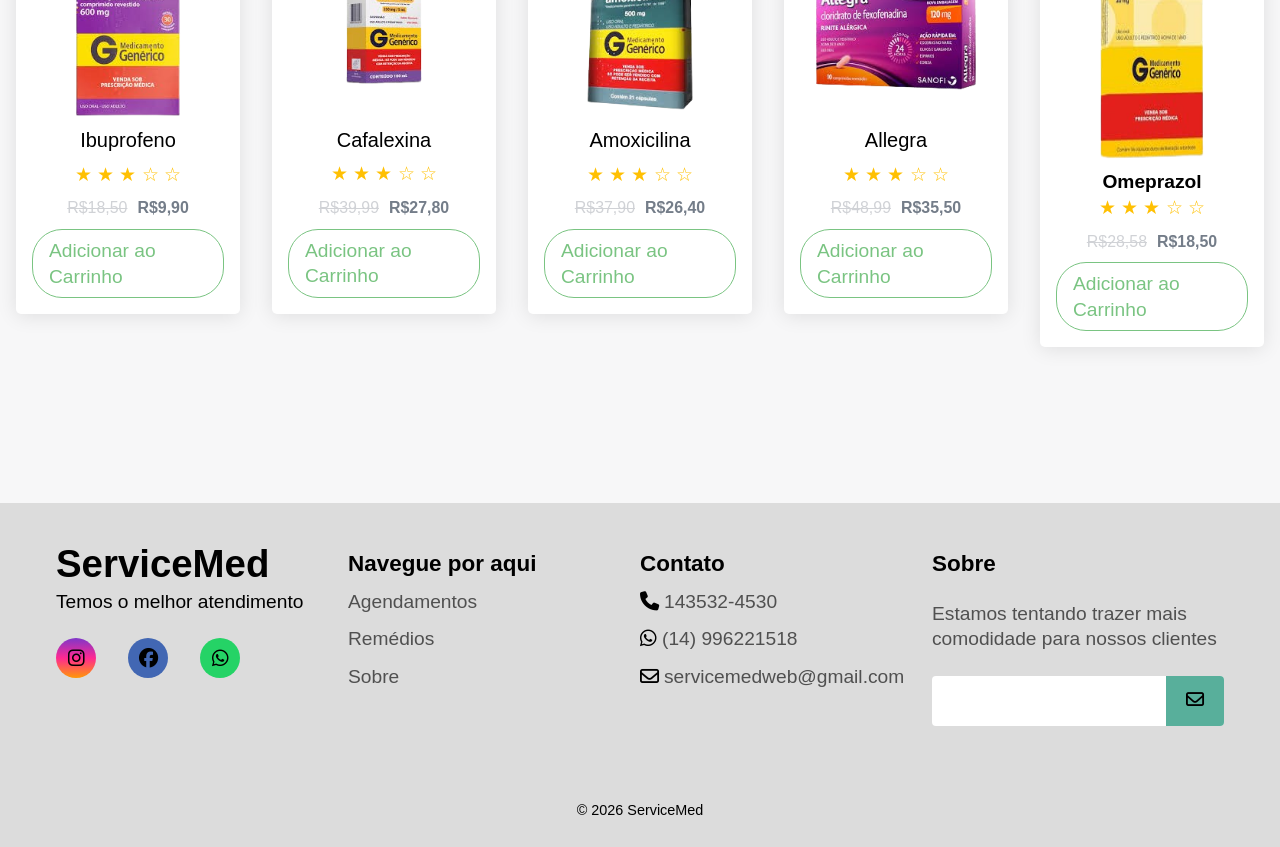
==== commit 61c37afe: "Corrigindo alguns erros da estrutura do site" ====
--- a/index.html
+++ b/index.html
@@ -1,5 +1,5 @@
 <!DOCTYPE html>
-<html lang="en">
+<html lang="pt-br">
 <head>
     <meta charset="UTF-8">
     <meta name="viewport" content="width=device-width, initial-scale=1.0">
@@ -19,7 +19,7 @@
             <li><a href="#">Sobre</a></li>
             <li><a href="#ajuda">Ajuda</a></li>
         </ul>
-        <a href="cadastro.php" id="bt-cadastro">Cadastre-se</a>
+        <a href="cadastro.php" id="bt-cadastro">Cadastrar-se</a>
 
 
         <div class="mobile-menu-icon">
--- a/estilo.css
+++ b/estilo.css
@@ -203,6 +203,7 @@
   *::before,
   *::after {
     box-sizing: border-box;
+    color: black;
   }
   
   body {
@@ -265,7 +266,7 @@
 /*Rodapé*/
 :root{
   --color-neutral-0: #0e0c0c;
-  --color-neutral-10: #171717;
+  --color-neutral-10: rgb(220, 220, 220);
   --color-neutral-30: #a8a29e;
   --color-neutral-40: #f5f5f5;
 
@@ -289,6 +290,7 @@
 }
 #footer_contacts h1{
   margin-bottom: 0.75rem;
+  color: black;
 }
 #footer_social_media{
   display: flex;
@@ -327,7 +329,7 @@
   list-style: none;
 }
 .footer-list .footer-link{
-  color: var(--color-neutral-30);
+  color: rgb(80, 80, 80);
 }
 .footer-list .footer-link:hover{
   color: #58af9b;
@@ -338,12 +340,12 @@
   gap: 1.5rem;
 }
 #footer_subscribe p{
-  color: var(--color-neutral-30);
+  color: rgb(80, 80, 80);
 }
 #input_group{
   display: flex;
   align-items: center;
-  background-color: var(--color-neutral-0);
+  background-color: white;
   border-radius: 4px;
 }
 #input_group input{
@@ -368,7 +370,7 @@
 #footer_copyright{
   display: flex;
   justify-content: center;
-  background-color: black;
+  background-color: var(--color-neutral-10);
   font-size: 0.9rem;
   padding: 1.5rem;
 }
@@ -1098,6 +1100,7 @@
   box-shadow: 1px 1px 6px #0000001c;
   font-size: 0.9rem;
   width: 100%;
+  resize: none;
 }
 
 .input-boxbox input:hover, 
@@ -1113,7 +1116,7 @@
 }
 
 .input-boxbox label {
-  font-size: 0.8rem;
+  font-size: 16px;
   font-weight: 600;
   color: #000000c0;
 }
@@ -1121,7 +1124,6 @@
 .continue-button button {
   width: 100%;
   margin-top: 2rem;
-  border: none;
   background-color: #58af9b;
   padding: 0.6rem;
   border-radius: 5px;
@@ -1130,13 +1132,13 @@
   font-weight: 500;
   font-size: 1rem;
   text-align: center;
+  border: 1px solid #58af9b;
+  transition: background-color .5s;
 }
 
 .continue-button button:hover {
   background-color: #ffff;
-  border: 1px solid #58af9b;
   color: #58af9b;
-  transition: background-color .5s;
 }
 
 @media screen and (max-width: 1064px) {
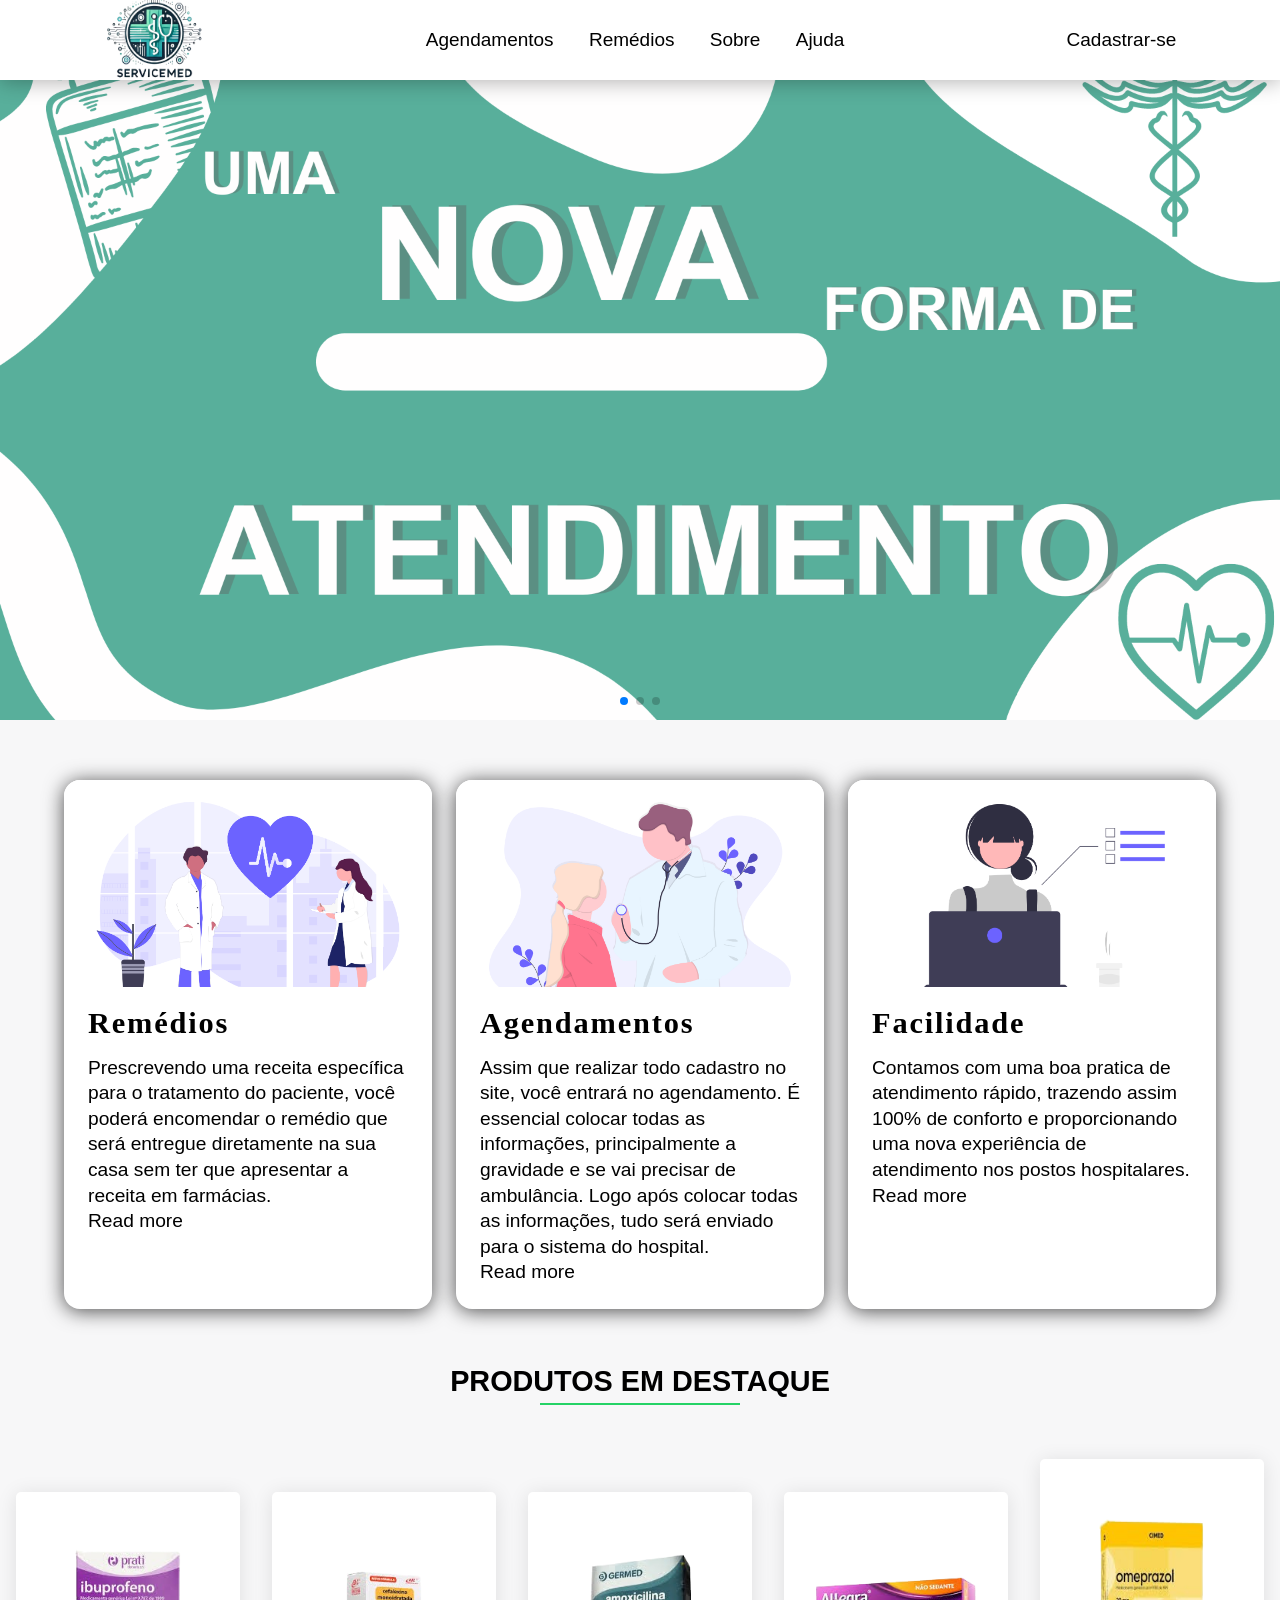
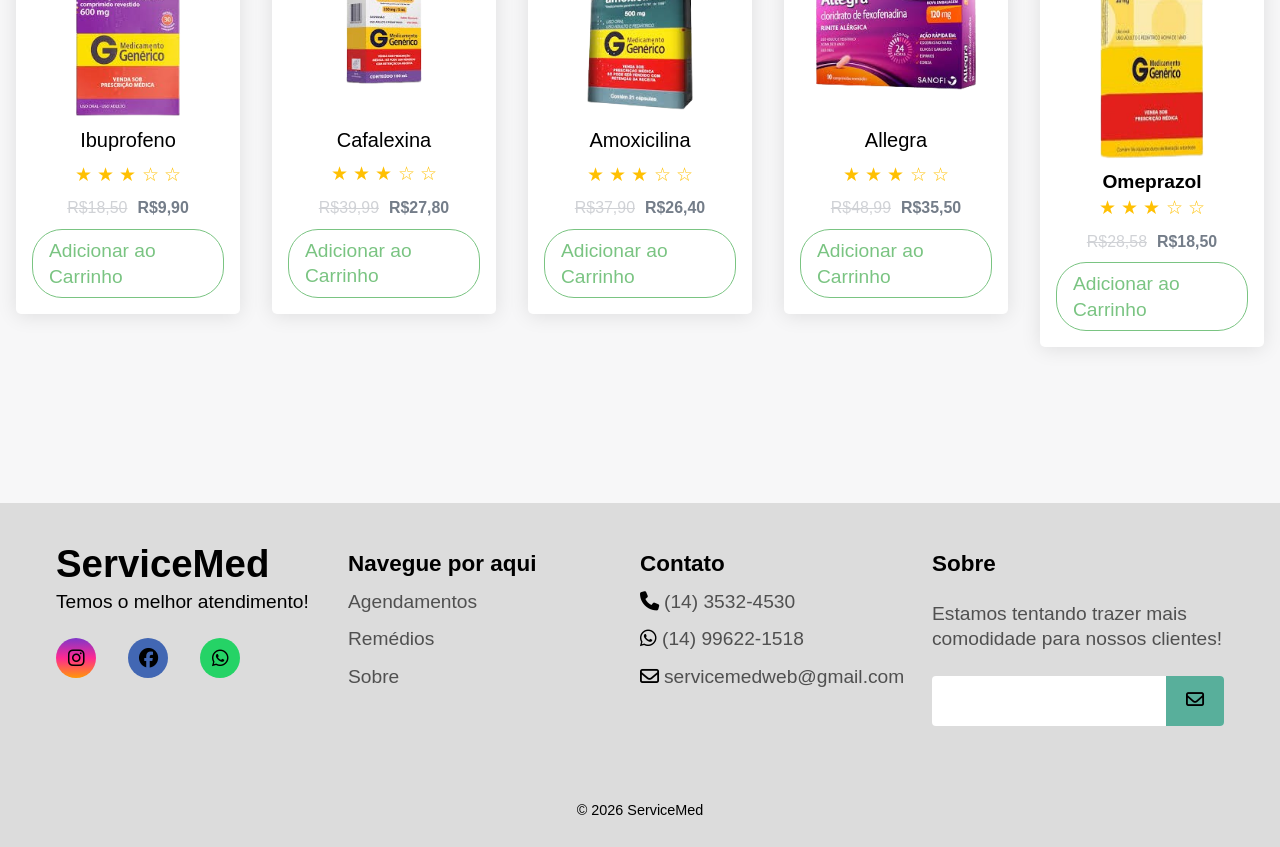
==== commit 8f322d22: "Correções do rodapé da página inicial" ====
--- a/index.html
+++ b/index.html
@@ -7,19 +7,19 @@
     <link href="https://unpkg.com/aos@2.3.1/dist/aos.css" rel="stylesheet">
     <link rel="shortcut icon" href="img/logotitle-removebg-preview.ico" type="image/x-icon">
     <link rel="stylesheet" href="https://cdn.jsdelivr.net/npm/swiper@11/swiper-bundle.min.css" />
-    <link rel="stylesheet" href="estilo.css">
+    <link rel="stylesheet" href="style/estilo.css">
     <title>ServicMed</title>
 </head>
 <body>
     <nav>
-        <a href="main.html"><img src="img/novalogo.png" height="90px" width="100px" id="logo"></a>
+        <a href="index.html"><img src="img/novalogo.png" height="90px" width="100px" id="logo"></a>
         <ul class="links">
             <li><a href="agendamentos.html">Agendamentos</a></li>
-            <li><a href="remedios.html">Remédios</a></li>
-            <li><a href="#">Sobre</a></li>
-            <li><a href="#ajuda">Ajuda</a></li>
+            <li><a href="">Remédios</a></li>
+            <li><a href="">Sobre</a></li>
+            <li><a href="">Ajuda</a></li>
         </ul>
-        <a href="cadastro.php" id="bt-cadastro">Cadastrar-se</a>
+        <a href="cadastro.html" id="bt-cadastro">Cadastrar-se</a>
 
 
         <div class="mobile-menu-icon">
@@ -253,7 +253,7 @@
        <div id="footer_content">
          <div id="footer_contacts">
             <h1>ServiceMed</h1>
-            <p>Temos o melhor atendimento</p>
+            <p>Temos o melhor atendimento!</p>
 
             <div id="footer_social_media">
                 <a href="#" class="footer-link" id="instagram">
@@ -290,10 +290,10 @@
             <h3>Contato</h3>
            </li>
           <li>
-            <a href="#" class="footer-link"><i class="fa-solid fa-phone" id="fontw"></i></i>143532-4530</a>
+            <a href="#" class="footer-link"><i class="fa-solid fa-phone" id="fontw"></i></i>(14) 3532-4530</a>
           </li>
           <li>
-            <a href="#" class="footer-link"><i class="fa-brands fa-whatsapp" id="fontw"></i>(14) 996221518</a>
+            <a href="#" class="footer-link"><i class="fa-brands fa-whatsapp" id="fontw"></i>(14) 99622-1518</a>
           </li>
           <li>
             <a href="#" class="footer-link"><i class="fa-regular fa-envelope" id="fontw"></i>servicemedweb@gmail.com</a>
@@ -304,7 +304,7 @@
               <h3>Sobre</h3>
 
               <p>
-                 Estamos tentando trazer mais comodidade para nossos clientes
+                 Estamos tentando trazer mais comodidade para nossos clientes!
               </p>
 
               <div id="input_group">
--- a/style/estilo.css
+++ b/style/estilo.css
@@ -0,0 +1,972 @@
+*{
+    box-sizing: border-box;
+    margin: 0;
+    padding: 0;
+    font-family: Arial, Helvetica, sans-serif;
+}
+body{
+  background-color: #f7f7f8;
+}
+
+nav{
+    display: flex;
+    justify-content: space-around;
+    position: fixed;
+    width: 100%;
+    top: 0;
+    align-items: center;
+    box-shadow: 0px 2px 20px rgba(0, 0, 0, 0.3);
+    height: 80px;
+    font-size: 19px;
+    z-index: 100;
+    background-color: white;
+}
+#logo{
+  position: relative;
+  bottom: 1px;
+}
+nav a:hover{
+  color: #7ac482;
+}
+.mobile-menu-icon{
+  display: none;
+}
+.mobile-menu{
+  display: none;
+}
+
+nav ul li{
+    list-style: none;
+    display: inline-block;
+    padding: 15px;
+}
+nav a{
+    text-decoration: none;
+    color: black;
+}
+/*Carrosel*/
+.swiper {
+  width: 100%;
+  height: 100%;
+}
+
+.swiper-slide {
+  text-align: center;
+  font-size: 18px;
+  background: #fff;
+  display: flex;
+  justify-content: center;
+  align-items: center;
+}
+
+.swiper-slide img {
+  display: block;
+  width: 100%;
+  height: 100%;
+  object-fit: cover;
+}
+/*Card */
+section{
+  position: relative;
+  top: 60px;
+}
+article {
+    --img-scale: 1.001;
+    --title-color: black;
+    --link-icon-translate: -20px;
+    --link-icon-opacity: 0;
+    position: relative;
+    border-radius: 16px;
+    box-shadow: none;
+    background: #fff;
+    transform-origin: center;
+    transition: all 0.4s ease-in-out;
+    overflow: hidden;
+    box-shadow: 0 2px 20px rgba(0, 0, 0, 0.7);
+  }
+  
+  article a::after {
+    position: absolute;
+    inset-block: 0;
+    inset-inline: 0;
+    cursor: pointer;
+    content: "";
+  }
+  
+  article h2 {
+    margin: 0 0 18px 0;
+    font-family: "Bebas Neue", cursive;
+    font-size: 1.9rem;
+    letter-spacing: 0.06em;
+    color: var(--title-color);
+    transition: color 0.3s ease-out;
+  }
+  
+  figure {
+    margin: 0;
+    padding: 0;
+    aspect-ratio: 16 / 9;
+    overflow: hidden;
+  }
+  
+  article img {
+    max-width: 100%;
+    transform-origin: center;
+    transform: scale(var(--img-scale));
+    transition: transform 0.4s ease-in-out;
+  }
+  
+  .article-body {
+    padding: 24px;
+  }
+  
+  article a {
+    display: inline-flex;
+    align-items: center;
+    text-decoration: none;
+    color: black;
+  }
+  
+  article a:focus {
+    outline: 1px dotted #28666e;
+  }
+  
+  article a .icon {
+    min-width: 24px;
+    width: 24px;
+    height: 24px;
+    margin-left: 5px;
+    transform: translateX(var(--link-icon-translate));
+    opacity: var(--link-icon-opacity);
+    transition: all 0.3s;
+  }
+  
+  article:has(:hover, :focus) {
+    --img-scale: 1.1;
+    --title-color: #2c6222;
+    --link-icon-translate: 0;
+    --link-icon-opacity: 1;
+    box-shadow: rgba(0, 0, 0, 0.16) 0px 10px 36px 0px, rgba(0, 0, 0, 0.06) 0px 0px 0px 1px;
+  }
+  
+  
+  *,
+  *::before,
+  *::after {
+    box-sizing: border-box;
+    color: black;
+  }
+  
+  body {
+    margin: 0;
+    font-family: "Figtree", sans-serif;
+    font-size: 1.2rem;
+    line-height: 1.6rem;
+    min-height: 100vh;
+  }
+  
+  .articles {
+    display: grid;
+    max-width: 1200px;
+    margin-inline: auto;
+    padding-inline: 24px;
+    grid-template-columns: repeat(auto-fill, minmax(320px, 1fr));
+    gap: 24px;
+  }
+  
+  @container card (min-width: 380px) {
+    .article-wrapper {
+      display: grid;
+      grid-template-columns: 100px 1fr;
+      gap: 16px;
+    }
+    .article-body {
+      padding-left: 0;
+    }
+    figure {
+      width: 100%;
+      height: 100%;
+      overflow: hidden;
+    }
+    figure img {
+      height: 100%;
+      aspect-ratio: 1;
+      object-fit: cover;
+    }
+  }
+  
+  .sr-only:not(:focus):not(:active) {
+    clip: rect(0 0 0 0); 
+    clip-path: inset(50%);
+    height: 1px;
+    overflow: hidden;
+    position: absolute;
+    white-space: nowrap; 
+    width: 1px;
+  }
+
+/*Rodapé*/
+:root{
+  --color-neutral-0: #0e0c0c;
+  --color-neutral-10: rgb(220, 220, 220);
+  --color-neutral-30: #a8a29e;
+  --color-neutral-40: #f5f5f5;
+
+}
+footer{
+  width: 100%;
+  color: var(--color-neutral-40);
+}
+.footer-link{
+  text-decoration: none;
+}
+#footer_content{
+  background-color: var(--color-neutral-10);
+  display: grid;
+  grid-template-columns: repeat(4, 1fr);
+  padding: 3rem 3.5rem;
+}
+#footer_contacts img{
+  height: 150px;
+  width: 260px;
+}
+#footer_contacts h1{
+  margin-bottom: 0.75rem;
+  color: black;
+}
+#footer_social_media{
+  display: flex;
+  gap: 2rem;
+  margin-top: 1.5rem;
+}
+#footer_social_media .footer-link{
+  height: 2.5rem;
+  width: 2.5rem;
+  display: flex;
+  align-items: center;
+  justify-content: center;
+  color: var(--color-neutral-40);
+  border-radius: 50%;
+  transition: all 0.4s;
+}
+#footer_social_media .footer-link i{
+  font-size: 1.25;
+}
+#footer_social_media .footer-link:hover{
+  opacity: 0.8;
+}
+#instagram{
+  background: linear-gradient(#7f37c9, #ff2992, #ff9807);
+}
+#facebook{
+  background: #4267b3;
+}
+#whatsapp{
+  background: #25d366;
+}
+.footer-list{
+  display: flex;
+  flex-direction: column;
+  gap: 0.75rem;
+  list-style: none;
+}
+.footer-list .footer-link{
+  color: rgb(80, 80, 80);
+}
+.footer-list .footer-link:hover{
+  color: #58af9b;
+}
+#footer_subscribe{
+  display: flex;
+  flex-direction: column;
+  gap: 1.5rem;
+}
+#footer_subscribe p{
+  color: rgb(80, 80, 80);
+}
+#input_group{
+  display: flex;
+  align-items: center;
+  background-color: white;
+  border-radius: 4px;
+}
+#input_group input{
+  all: unset;
+  padding: 0.75rem;
+  width: 100%;
+}
+#input_group button{
+  background-color: #58af9b;
+  border: none;
+  color: var(--color-neutral-40);
+  padding: 0px 1.25rem;
+  font-size: 1.125rem;
+  height: 100%;
+  border-radius: 0px 4px 4px 0px;
+  cursor: pointer;
+  transition: all 0.4s;
+}
+#input_group button:hover{
+  opacity: 0.8;
+}
+#footer_copyright{
+  display: flex;
+  justify-content: center;
+  background-color: var(--color-neutral-10);
+  font-size: 0.9rem;
+  padding: 1.5rem;
+}
+
+#fontw{
+  margin-right: 5px;
+}
+/*cadastro*/
+.container {
+  display: flex;
+  justify-content: center;
+  align-items: center;
+  height: 100vh;
+  background-color: #b2e9f7;
+}
+.content {
+  background-color: #fff;
+  border-radius: 15px;
+  width: 960px;
+  height: 50%;
+  justify-content: space-between;
+  align-items: center;
+  position: relative;
+}
+.content::before {
+  content: "";
+  position: absolute;
+  background-color: #58af9b;
+  width: 40%;
+  height: 100%;
+  border-top-left-radius: 15px;
+  border-bottom-left-radius: 15px;
+  left: 0;
+}
+.title {
+  font-size: 28px;
+  font-weight: bold;
+  text-transform: capitalize;
+}
+.title-primary {
+  color: #fff;
+}
+.title-second {
+  color: #58af9b;
+}
+.description {
+  font-size: 14px;
+  font-weight: 300;
+  line-height: 30px;
+}
+.description-primary {
+  color: #fff;
+}
+.description-second {
+  color: #7f8c8d;
+}
+.btn {
+  border-radius: 15px;
+  text-transform: uppercase;
+  color: #fff;
+  font-size: 10px;
+  padding: 10px 50px;
+  cursor: pointer;
+  font-weight: bold;
+  width: 175px;
+  align-self: center;
+  border: none;
+  margin-top: 1rem;
+}
+.btn-primary {
+  background-color: transparent;
+  border: 1px solid #fff;
+  transition: background-color .5s;
+}
+.btn-primary:hover {
+  background-color: #fff;
+  color: #58af9b;
+}
+.btn-second {
+  background-color: #58af9b;
+  border: 1px solid #58af9b;
+  transition: background-color .5s;
+}
+.btn-second:hover {
+  background-color: #fff;
+  border: 1px solid #58af9b;
+  color: #58af9b;
+}
+.first-content {
+  display: flex;
+}
+.first-content .second-column {
+  z-index: 11;
+}
+.first-column {
+  text-align: center;
+  width: 40%;
+  z-index: 10;
+}
+.second-column {
+  width: 60%;
+  display: flex;
+  flex-direction: column;
+  align-items: center;
+}
+.social-media {
+  margin: 1rem 0;
+}
+.link-social-media:not(:first-child){
+  margin-left: 10px;
+}
+.link-social-media .item-social-media {
+  transition: background-color .5s;
+}
+.link-social-media:hover .item-social-media{
+  background-color: #58af9b;
+  color: #fff;
+  border-color: #58af9b;
+}
+.list-social-media {
+  display: flex;
+  list-style-type: none;
+}
+.item-social-media {
+  border: 1px solid #bdc3c7;
+  border-radius: 50%;
+  width: 35px;
+  height: 35px;
+  line-height: 35px;
+  text-align: center;
+  color: #95a5a6;
+}
+.form {
+  display: flex;
+  flex-direction: column;
+  width: 55%;
+}
+#i_show_senha{
+  height: 10px;
+  width: 27px;
+}
+.form input {
+  height: 45px;
+  width: 100%;
+  border: none;
+  background-color: #ecf0f1;
+}
+input:-webkit-autofill 
+{    
+  -webkit-box-shadow: 0 0 0px 1000px #ecf0f1 inset !important;
+  -webkit-text-fill-color: #000 !important;
+}
+.label-input {
+  background-color: #ecf0f1;
+  display: flex;
+  align-items: center;
+  margin: 8px;
+}
+.icon-modify {
+  color: #7f8c8d;
+  padding: 0 5px;
+}
+
+/* second content*/
+
+.second-content {
+  position: absolute;
+  display: flex;
+}
+.second-content .first-column {
+  order: 2;
+  z-index: -1;
+}
+.second-content .second-column {
+  order: 1;
+  z-index: -1;
+}
+.password {
+  color: #34495e;
+  font-size: 14px;
+  margin: 15px 0;
+  text-align: center;
+}
+.password::first-letter {
+  text-transform: capitalize;
+}
+
+.sign-in-js .first-content .first-column {
+  z-index: -1;
+}
+
+.sign-in-js .second-content .second-column {
+  z-index: 11;
+}
+.sign-in-js .second-content .first-column {
+  z-index: 13;
+}
+
+.sign-in-js .content::before {
+  left: 60%;
+  border-top-left-radius: 0;
+  border-bottom-left-radius: 0;
+  border-top-right-radius: 15px;
+  border-bottom-right-radius: 15px;
+  animation: slidein 1.3s; 
+
+  z-index: 12;
+}
+
+.sign-up-js .content::before {
+  animation: slideout 1.3s; 
+
+  z-index: 12;
+}
+
+.sign-up-js .second-content .first-column,
+.sign-up-js .second-content .second-column {
+  z-index: -1;
+}
+
+.sign-up-js .first-content .second-column {
+  z-index: 11;
+}
+
+.sign-up-js .first-content .first-column {
+  z-index: 13;    
+}
+
+
+/* DESLOCAMENTO CONTEÚDO ATRÁS DO CONTENT:BEFORE*/
+.sign-in-js .first-content .second-column {
+
+  z-index: -1;
+  position: relative;
+  animation: deslocamentoEsq 1.3s; /*MODIFIQUEI DE 3s PARA 1.3s*/
+}
+
+.sign-up-js .second-content .second-column {
+  position: relative;
+  z-index: -1;
+  animation: deslocamentoDir 1.3s; /*MODIFIQUEI DE 3s PARA 1.3s*/
+}
+
+/*ANIMAÇÃOO CSS PARA O CONTEÚDO*/
+
+@keyframes deslocamentoEsq {
+
+  from {
+      left: 0;
+      opacity: 1;
+      z-index: 12;
+  }
+
+  25% {
+      left: -80px;
+      opacity: .5;
+      
+  }
+
+  50% {
+      left: -100px;
+      opacity: .2;
+      
+  }
+
+  to {
+      left: -110px;
+      opacity: 0;
+      z-index: -1;
+  }
+}
+
+
+@keyframes deslocamentoDir {
+
+  from {
+      left: 0;
+      z-index: 12;
+  }
+
+  25% {
+      left: 80px;
+      
+  }
+
+  50% {
+      left: 100px;
+      
+  }
+
+  to {
+      left: 110px;
+      z-index: -1;
+  }
+}
+
+/*Animação*/
+
+@keyframes slidein {
+
+  from {
+      left: 0;
+      width: 40%;
+  }
+
+  25% {
+      left: 5%;
+      width: 50%;
+  }
+
+  50% {
+      left: 25%;
+      width: 60%;
+  }
+
+  75% {
+      left: 45%;
+      width: 50%;
+  }
+
+  to {
+      left: 60%;
+      width: 40%;
+  }
+}
+
+@keyframes slideout {
+
+  from {
+      left: 60%;
+      width: 40%;
+  }
+
+  25% {
+      left: 45%;
+      width: 50%;
+  }
+
+  50% {
+      left: 25%;
+      width: 60%;
+  }
+
+  75% {
+      left: 5%;
+      width: 50%;
+  }
+
+  to {
+      left: 0;
+      width: 40%;
+  }
+}
+
+#teste{
+  color: pink;
+}
+/*Modal */
+
+#modal{
+  margin: auto;
+  border: none;
+  border-radius: 7%;
+  padding: 30px;
+}
+#senha-rede{
+  text-align: center;
+}
+dialog::backdrop{
+  background-color: rgba(0, 0, 0, 0.6);
+}
+#modal-senha{
+  position: relative;
+  left: 63px;
+}
+#input-box{
+  height: 30px;
+  width: 100%;
+  border-radius: 5px;
+}
+#boa{
+  color: red;
+}
+#rodas{
+  position: fixed;
+  bottom: 0;
+}
+#close-modal{
+  cursor: pointer;
+}
+#tt{
+  color: black;
+  font-weight: 300;
+  position: relative;
+  text-align: center;
+  margin-bottom: 3rem;
+}
+#tt::after{
+  content: "";
+  position: absolute;
+  width: 200px;
+  height: 2px;
+  background-color: #25d366;
+  bottom: -10px;
+  left: 0;
+  right: 0;
+  margin: auto;
+}
+/*card*/
+.slider{
+  display: flex;
+  justify-content: center;
+  align-items: center;
+}
+.slider .card{
+  background-color: white;
+  border-radius: 5px;
+  margin: 1rem;
+  padding: 1rem;
+  box-shadow: 0 2px 20px rgba(0, 0, 0, 0.1);
+  width: 100%;
+  max-width: 300px;
+  display: flex;
+  flex-direction: column;
+  align-items: center;
+}
+.slider .card .like{
+  background-image: url(https://github.com/Cassianosch/programador.cs-reels/blob/75c124c5a1b82f9168513e17dfae83f4fc4d0857/slider-produtos-simples/assets/images/ic-heart.png?raw=true);
+  height: 35px;
+  width: 35px;
+  background-size: 35px;
+  display: flex;
+  place-self: flex-end;
+  transition: 0.3 all ease;
+  cursor: pointer;
+  margin-bottom: 0.3rem;
+}
+.slider .card .like:hover{
+  background-image: url(https://github.com/Cassianosch/programador.cs-reels/blob/75c124c5a1b82f9168513e17dfae83f4fc4d0857/slider-produtos-simples/assets/images/ic-heart-red.png?raw=true);
+}
+
+.slider .card .product{
+  width: 90%;
+}
+.slider .card .title-product{
+  font-weight: 300;
+  font-size: 20px;
+  margin: 0.5rem 0;
+}
+.slider .card .rating{
+  color: #ffc002;
+}
+.slider .card .price{
+  display: flex;
+  gap: 10px;
+  margin: 0.5rem 0;
+}
+.slider .card .price h5:first-child{
+  font-weight: 400;
+  text-decoration: line-through;
+  color: #d0d2d6;
+}
+.slider .card .price h5:last-child{
+  font-weight: 600;
+  color: #747d89;
+}
+.slider .card a{
+  color: #7ac482;
+  text-decoration: none;
+  border: 1px solid;
+  border-radius: 30px;
+  padding: 0.5rem 1rem;
+  transition: 0.3s all ease;
+}
+.slider .card a:hover{
+  background-color: #7ac482;
+  color: white;
+}
+/*Agendamentos*/
+.containerr {
+  width: 100%;
+  max-width: 1200px;
+  display: flex;
+  justify-content: space-between;
+  align-items: center; 
+  background-color: #fff;
+  border-radius: 10px;
+  box-shadow: 0px 4px 10px rgba(0, 0, 0, 0.1);
+  overflow: hidden;
+  margin: auto;
+  margin-top: 0; 
+  position: absolute;
+  top: 50%; 
+  left: 50%;
+  transform: translate(-50%, -50%); 
+}
+
+.form-img {
+  width: 40%;
+  height: 593px;
+  display: flex;
+  justify-content: center;
+  align-items: center;
+  background-color: #d8f7ef;
+  padding: 1rem;
+}
+
+.form-img img {
+  width: 90%;
+  max-width: 350px;
+}
+
+.form-agendar {
+  width: 60%;
+  display: flex;
+  flex-direction: column;
+  justify-content: center;
+  align-items: center;
+  padding: 2rem 3rem;
+}
+
+.form-header {
+  margin-bottom: 2rem;
+  text-align: center;
+}
+
+.form-header h1::after {
+  content: '';
+  display: block;
+  width: 26rem;
+  height: .3rem;
+  background-color: #58af9b;
+  margin: 0 auto;
+  border-radius: 10px;
+}
+
+.input-group {
+  display: flex;
+  flex-wrap: wrap;
+  justify-content: space-between;
+  width: 100%;
+}
+
+.input-boxbox {
+  display: flex;
+  flex-direction: column;
+  margin-bottom: 1.5rem;
+  width: 48%;
+}
+
+.input-boxbox input, 
+.input-boxbox select, 
+.input-boxbox textarea {
+  margin: 0.6rem 0;
+  padding: 0.8rem 1.2rem;
+  border: none;
+  border-radius: 10px;
+  box-shadow: 1px 1px 6px #0000001c;
+  font-size: 0.9rem;
+  width: 100%;
+  resize: none;
+}
+
+.input-boxbox input:hover, 
+.input-boxbox select:hover, 
+.input-boxbox textarea:hover {
+  background-color: #eeeeee75;
+}
+
+.input-boxbox input:focus-visible, 
+.input-boxbox select:focus-visible, 
+.input-boxbox textarea:focus-visible {
+  outline: 1px solid #6c63ff;
+}
+
+.input-boxbox label {
+  font-size: 16px;
+  font-weight: 600;
+  color: #000000c0;
+}
+
+.continue-button button {
+  width: 100%;
+  margin-top: 2rem;
+  background-color: #58af9b;
+  padding: 0.6rem;
+  border-radius: 5px;
+  cursor: pointer;
+  color: #fff;
+  font-weight: 500;
+  font-size: 1rem;
+  text-align: center;
+  border: 1px solid #58af9b;
+  transition: background-color .5s;
+}
+
+.continue-button button:hover {
+  background-color: #ffff;
+  color: #58af9b;
+}
+
+ /* Estilo do modal de confirmação */
+ .confirmation-modal {
+  display: none;
+  position: fixed;
+  top: 50%;
+  left: 50%;
+  transform: translate(-50%, -50%);
+  background-color: white;
+  border-radius: 10px;
+  box-shadow: 0px 4px 10px rgba(0, 0, 0, 0.3);
+  text-align: center;
+  padding: 2rem;
+  z-index: 1000;
+}
+
+.confirmation-modal h2 {
+  color: #58af9b;
+  margin-bottom: 1rem;
+}
+
+.confirmation-modal .check-icon {
+  font-size: 3rem;
+  color: #58af9b;
+  margin-bottom: 1rem;
+}
+
+.overlay {
+  display: none;
+  position: fixed;
+  top: 0;
+  left: 0;
+  width: 100%;
+  height: 100%;
+  background-color: rgba(0, 0, 0, 0.5);
+  z-index: 999;
+}
+.error {
+  background-color: #f8d7da;
+  color: #721c24;
+  border: 1px solid #f5c6cb;
+  border-radius: 5px;
+  padding: 10px;
+  margin-bottom: 15px;
+  text-align: center;
+  font-size: 14px;
+}
+.success {
+  background-color: #d4edda;
+  color: #155724;
+  border: 1px solid #c3e6cb;
+  border-radius: 5px;
+  padding: 10px;
+  margin-bottom: 15px;
+  text-align: center;
+  font-size: 14px;
+}
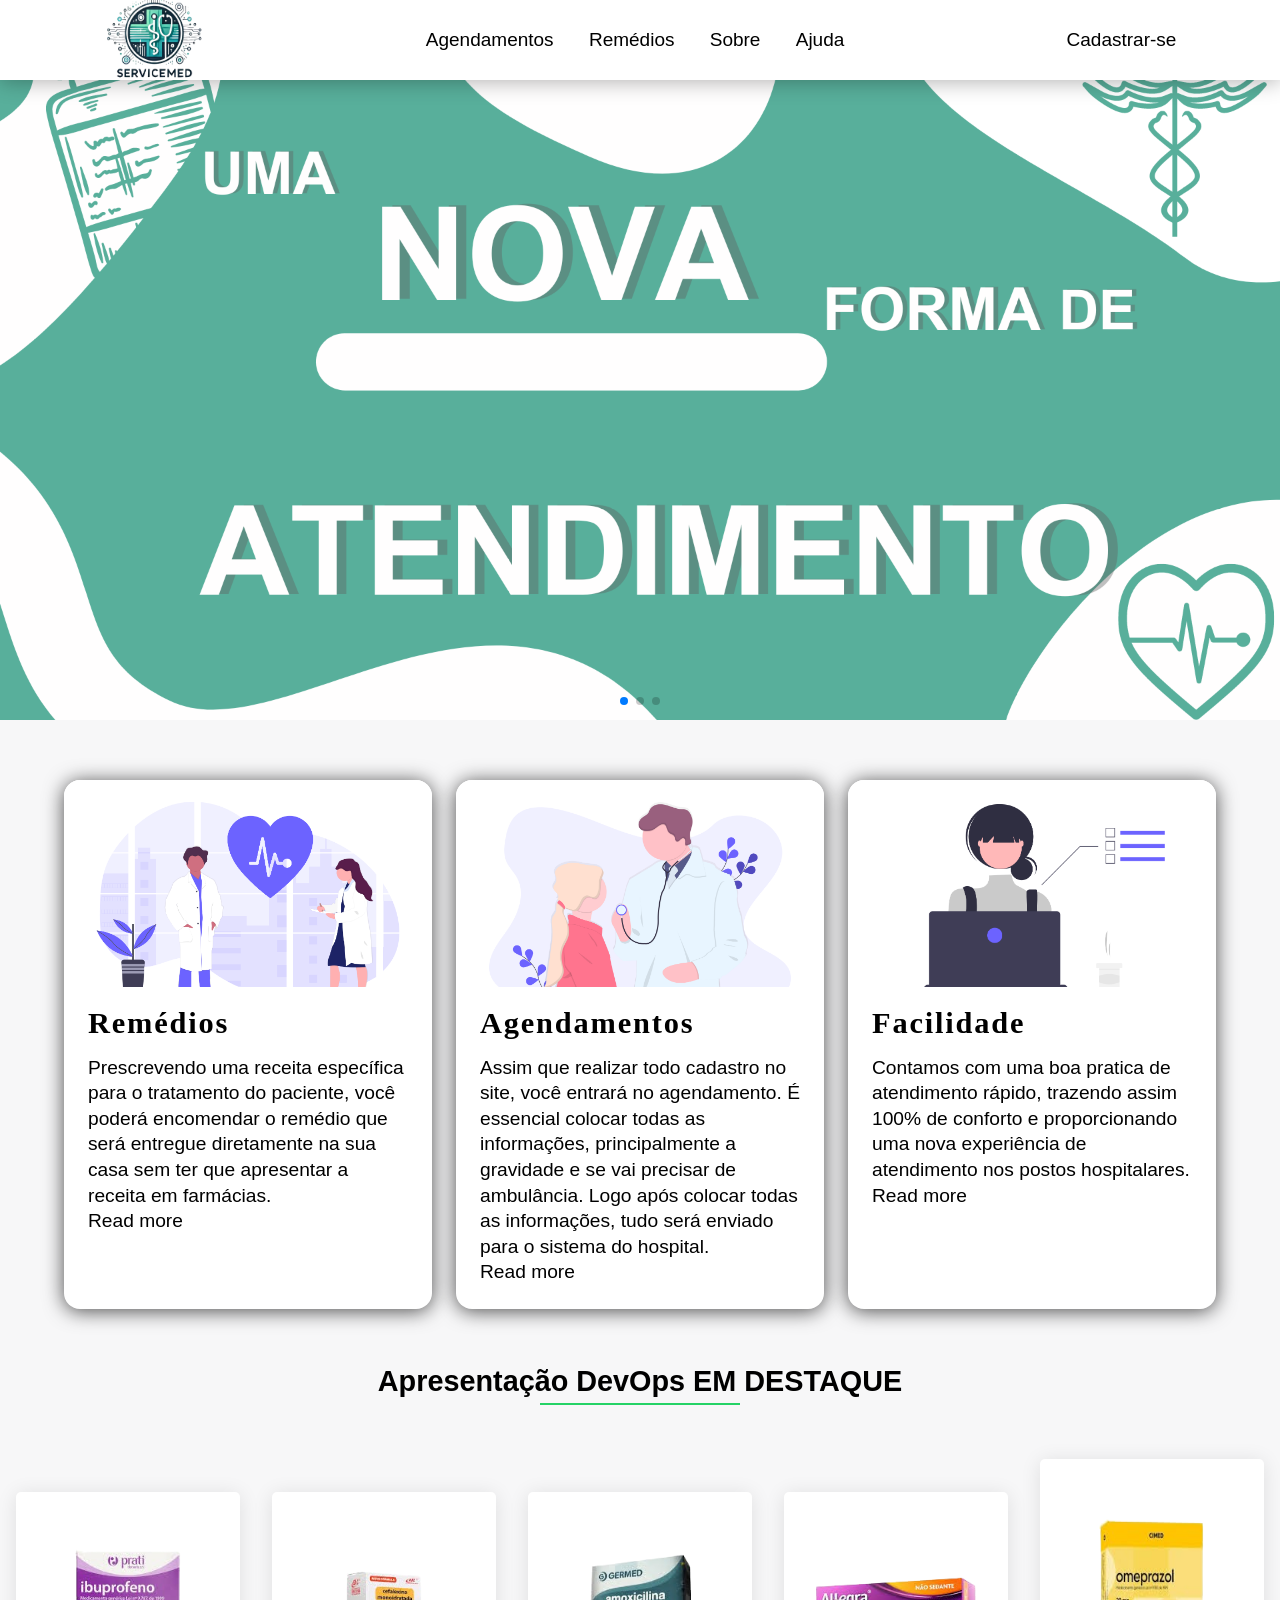
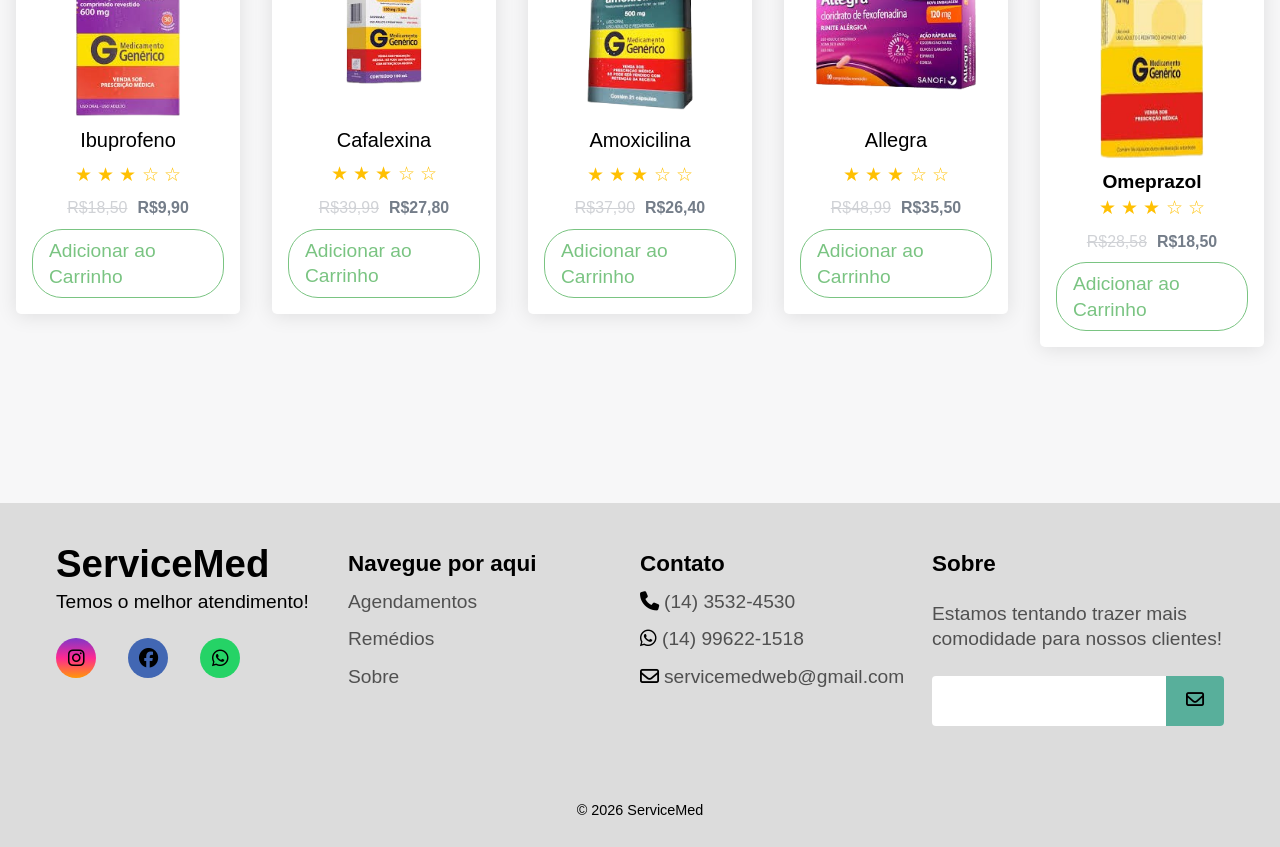
==== commit 191917ac: "Atualização" ====
--- a/index.html
+++ b/index.html
@@ -151,7 +151,7 @@
 
   <!-- CardsRemédios -->
 
-            <h1 id="tt"><b>PRODUTOS </b><b> EM DESTAQUE</b></h1>
+            <h1 id="tt"><b>Apresentação DevOps </b><b> EM DESTAQUE</b></h1>
             <div class="slider">
             <div class="card">
                 <div class="like"></div>
